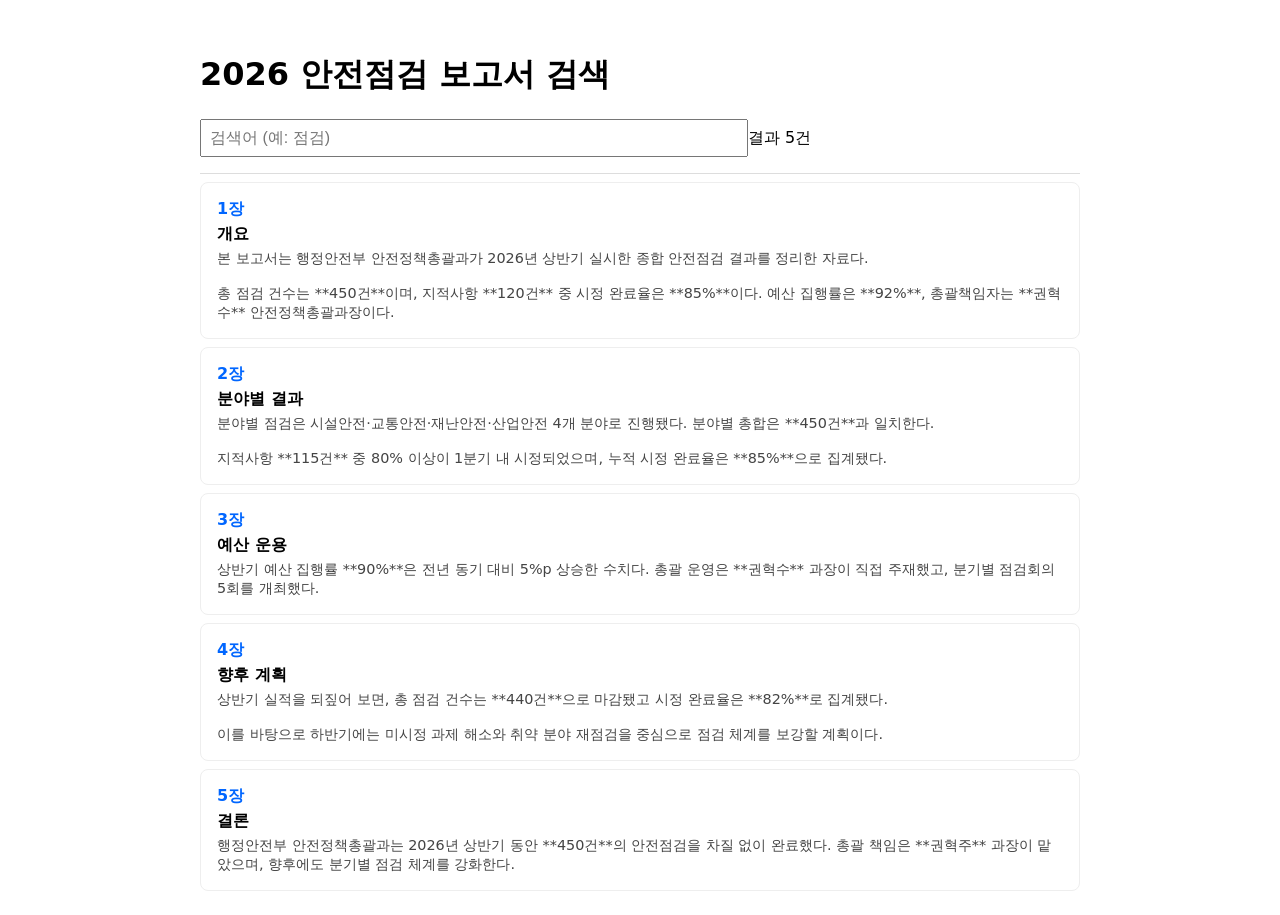
==== index.html @ 4e741813 "Add files via upload" ====
<!doctype html>
<html lang="ko">
<head><meta charset="utf-8"><title>안전점검 보고서 검색</title><link rel="stylesheet" href="style.css"></head>
<body>
  <header><h1>2026 안전점검 보고서 검색</h1><input id="q" type="text" placeholder="검색어 (예: 점검)"><span id="count"></span></header>
  <main id="list"></main>
  <script src="app.js"></script>
</body></html>
---- style.css ----
body{font-family:system-ui;margin:0;padding:1rem;max-width:880px;margin:auto}
header{position:sticky;top:0;background:#fff;padding:1rem 0;border-bottom:1px solid #ddd}
input{padding:.5rem;font-size:1rem;width:60%}
.card{border:1px solid #eee;padding:1rem;margin:.5rem 0;border-radius:8px}
.label{color:#06f;font-weight:600}
.title{font-weight:600;margin:.25rem 0}
.body{white-space:pre-wrap;color:#444;font-size:.9rem}
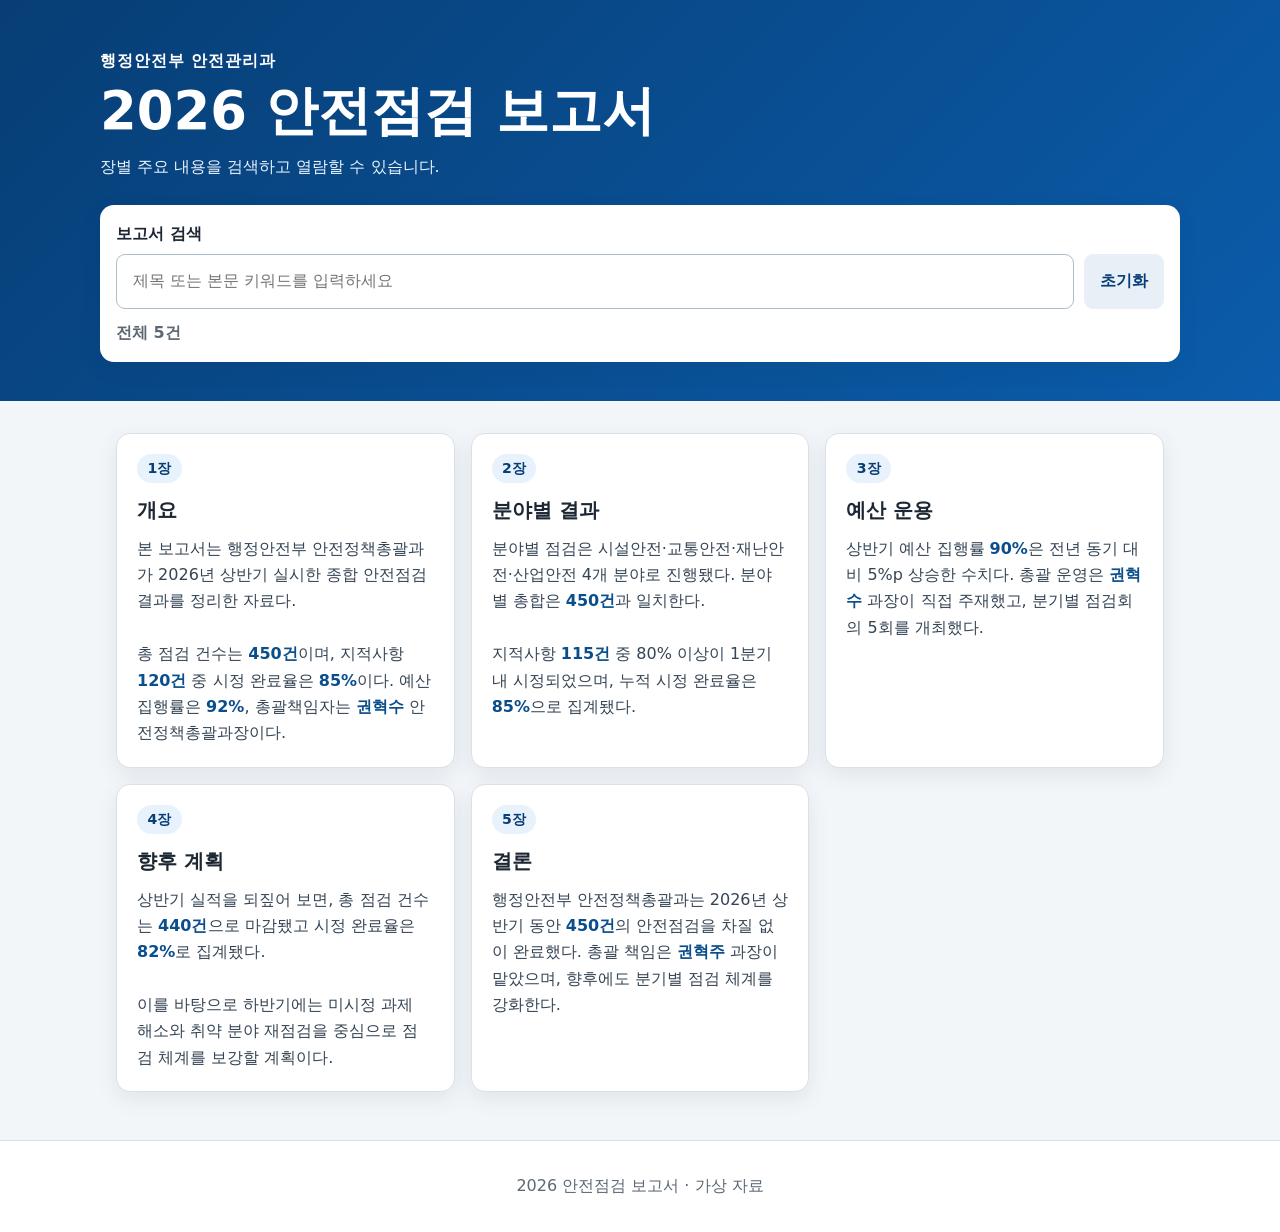
==== commit bc874f34: "Add files via upload" ====
--- a/index.html
+++ b/index.html
@@ -1,8 +1,37 @@
-<!doctype html>
-<html lang="ko">
-<head><meta charset="utf-8"><title>안전점검 보고서 검색</title><link rel="stylesheet" href="style.css"></head>
-<body>
-  <header><h1>2026 안전점검 보고서 검색</h1><input id="q" type="text" placeholder="검색어 (예: 점검)"><span id="count"></span></header>
-  <main id="list"></main>
-  <script src="app.js"></script>
-</body></html>
+<!doctype html>
+<html lang="ko">
+<head>
+  <meta charset="utf-8">
+  <meta name="viewport" content="width=device-width, initial-scale=1">
+  <meta name="description" content="2026 안전점검 보고서의 장별 내용을 검색하고 열람하는 페이지">
+  <title>2026 안전점검 보고서 검색</title>
+  <link rel="stylesheet" href="style.css">
+  <script src="app.js" defer></script>
+</head>
+<body>
+  <a class="skip-link" href="#chapter-list">본문 바로가기</a>
+  <header class="site-header">
+    <div class="header-inner">
+      <p class="eyebrow">행정안전부 안전관리과</p>
+      <h1>2026 안전점검 보고서</h1>
+      <p class="intro">장별 주요 내용을 검색하고 열람할 수 있습니다.</p>
+      <div class="search-panel" role="search">
+        <label for="search-input">보고서 검색</label>
+        <div class="search-row">
+          <input id="search-input" type="search" placeholder="제목 또는 본문 키워드를 입력하세요" autocomplete="off">
+          <button id="clear-button" type="button">초기화</button>
+        </div>
+        <p id="result-count" class="result-count" aria-live="polite">자료를 불러오는 중입니다.</p>
+      </div>
+    </div>
+  </header>
+  <main id="main-content" class="container">
+    <section aria-labelledby="chapters-heading">
+      <h2 id="chapters-heading" class="visually-hidden">보고서 장 목록</h2>
+      <div id="status-message" class="status-message" hidden></div>
+      <div id="chapter-list" class="card-grid" aria-busy="true"></div>
+    </section>
+  </main>
+  <footer><p>2026 안전점검 보고서 · 가상 자료</p></footer>
+</body>
+</html>
--- a/style.css
+++ b/style.css
@@ -1,7 +1,2 @@
-body{font-family:system-ui;margin:0;padding:1rem;max-width:880px;margin:auto}
-header{position:sticky;top:0;background:#fff;padding:1rem 0;border-bottom:1px solid #ddd}
-input{padding:.5rem;font-size:1rem;width:60%}
-.card{border:1px solid #eee;padding:1rem;margin:.5rem 0;border-radius:8px}
-.label{color:#06f;font-weight:600}
-.title{font-weight:600;margin:.25rem 0}
-.body{white-space:pre-wrap;color:#444;font-size:.9rem}
+:root{--primary:#0b5cab;--primary-dark:#073e75;--surface:#fff;--bg:#f3f6f9;--text:#1c2733;--muted:#5d6874;--border:#d9e1e8;--shadow:0 7px 22px rgba(24,52,79,.09)}
+*{box-sizing:border-box}html{scroll-behavior:smooth}body{margin:0;background:var(--bg);color:var(--text);font-family:system-ui,-apple-system,"Segoe UI","Noto Sans KR",sans-serif;line-height:1.65}.skip-link{position:absolute;left:-9999px;top:0}.skip-link:focus{left:1rem;top:1rem;z-index:100;background:#fff;padding:.65rem 1rem;border:2px solid var(--primary)}.site-header{background:linear-gradient(135deg,var(--primary-dark),var(--primary));color:#fff;padding:3rem 1rem 2.4rem}.header-inner,.container{width:min(1080px,100%);margin:auto}.eyebrow{margin:0 0 .4rem;font-weight:700;letter-spacing:.06em}.site-header h1{font-size:clamp(2rem,5vw,3.3rem);line-height:1.15;margin:0}.intro{margin:.8rem 0 1.5rem;color:#eaf4ff}.search-panel{background:#fff;color:var(--text);padding:1rem;border-radius:14px;box-shadow:var(--shadow)}.search-panel label{display:block;font-weight:700;margin-bottom:.45rem}.search-row{display:flex;gap:.65rem}.search-row input{min-width:0;flex:1;border:1px solid #aebdca;border-radius:9px;padding:.82rem 1rem;font:inherit}.search-row button{border:0;border-radius:9px;background:#e8eff6;color:var(--primary-dark);padding:.82rem 1rem;font:inherit;font-weight:700;cursor:pointer}.search-row button:hover{background:#dce9f4}.search-row input:focus,.search-row button:focus{outline:3px solid #f5c242;outline-offset:2px}.result-count{margin:.7rem 0 0;color:var(--muted);font-weight:700}.container{padding:2rem 1rem 3rem}.card-grid{display:grid;grid-template-columns:repeat(auto-fit,minmax(285px,1fr));gap:1rem}.chapter-card{background:var(--surface);border:1px solid var(--border);border-radius:14px;padding:1.25rem;box-shadow:var(--shadow)}.chapter-number{display:inline-flex;background:#e8f2fc;color:var(--primary-dark);border-radius:999px;padding:.2rem .65rem;font-size:.88rem;font-weight:800}.chapter-card h3{margin:.65rem 0 .55rem;font-size:1.25rem}.chapter-body{margin:0;color:#354454;white-space:pre-line}.chapter-body strong{color:#0b4e8c}.status-message{background:#fff;border:1px solid var(--border);border-radius:12px;padding:1.2rem;text-align:center;color:var(--muted)}footer{text-align:center;color:var(--muted);padding:1rem;border-top:1px solid var(--border);background:#fff}.visually-hidden{position:absolute;width:1px;height:1px;padding:0;margin:-1px;overflow:hidden;clip:rect(0,0,0,0);white-space:nowrap;border:0}@media(max-width:560px){.site-header{padding-top:2rem}.search-row{align-items:stretch;flex-direction:column}.search-row button{width:100%}.card-grid{grid-template-columns:1fr}}
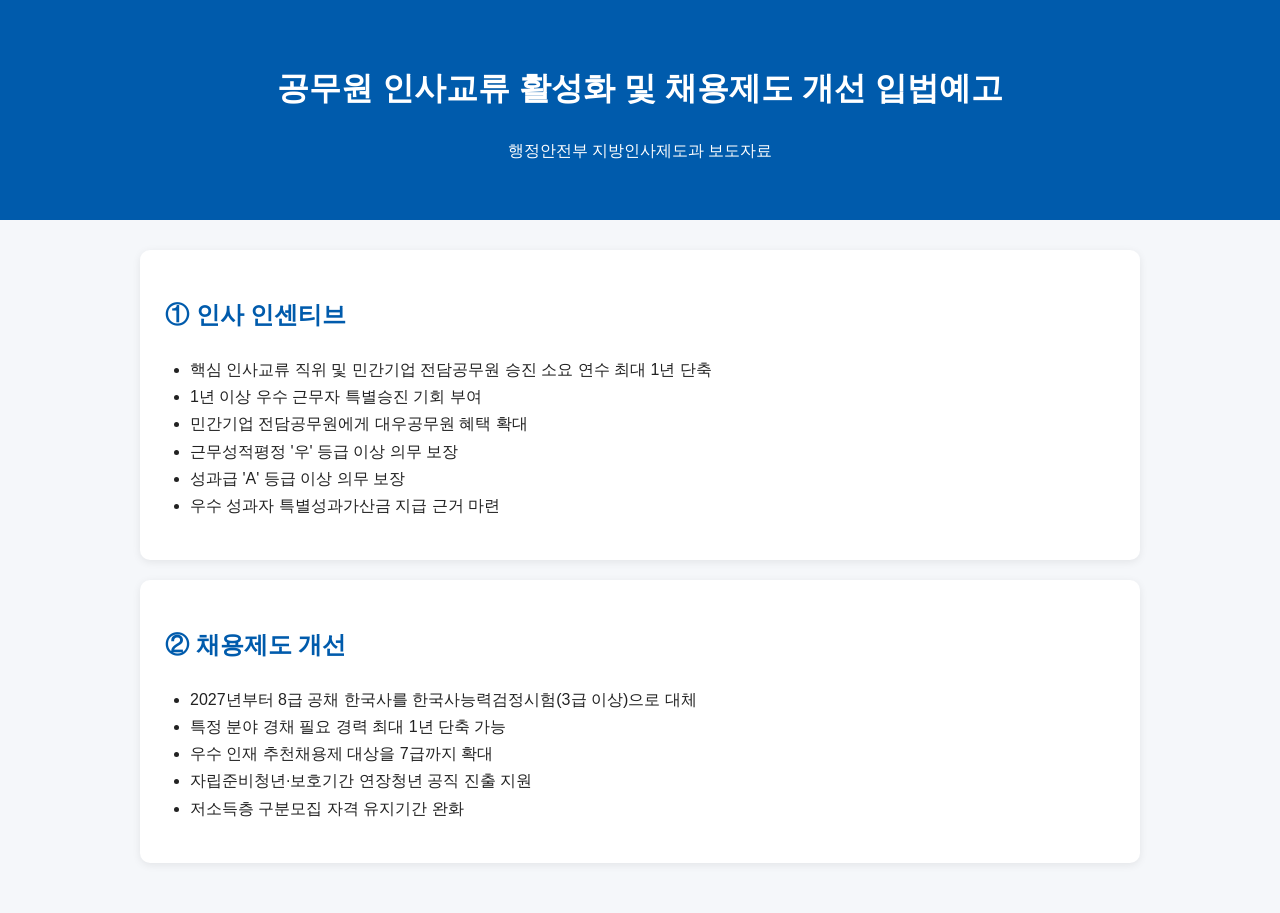
==== commit e527bf5d: "Add files via upload" ====
--- a/index.html
+++ b/index.html
@@ -1,37 +1,88 @@
-<!doctype html>
-<html lang="ko">
-<head>
-  <meta charset="utf-8">
-  <meta name="viewport" content="width=device-width, initial-scale=1">
-  <meta name="description" content="2026 안전점검 보고서의 장별 내용을 검색하고 열람하는 페이지">
-  <title>2026 안전점검 보고서 검색</title>
-  <link rel="stylesheet" href="style.css">
-  <script src="app.js" defer></script>
-</head>
-<body>
-  <a class="skip-link" href="#chapter-list">본문 바로가기</a>
-  <header class="site-header">
-    <div class="header-inner">
-      <p class="eyebrow">행정안전부 안전관리과</p>
-      <h1>2026 안전점검 보고서</h1>
-      <p class="intro">장별 주요 내용을 검색하고 열람할 수 있습니다.</p>
-      <div class="search-panel" role="search">
-        <label for="search-input">보고서 검색</label>
-        <div class="search-row">
-          <input id="search-input" type="search" placeholder="제목 또는 본문 키워드를 입력하세요" autocomplete="off">
-          <button id="clear-button" type="button">초기화</button>
-        </div>
-        <p id="result-count" class="result-count" aria-live="polite">자료를 불러오는 중입니다.</p>
-      </div>
-    </div>
-  </header>
-  <main id="main-content" class="container">
-    <section aria-labelledby="chapters-heading">
-      <h2 id="chapters-heading" class="visually-hidden">보고서 장 목록</h2>
-      <div id="status-message" class="status-message" hidden></div>
-      <div id="chapter-list" class="card-grid" aria-busy="true"></div>
-    </section>
-  </main>
-  <footer><p>2026 안전점검 보고서 · 가상 자료</p></footer>
-</body>
-</html>
+<!DOCTYPE html>
+<html lang="ko">
+<head>
+<meta charset="UTF-8">
+<meta name="viewport" content="width=device-width, initial-scale=1.0">
+<title>인사교류 및 채용제도 개선</title>
+
+<style>
+body{
+    font-family:"Noto Sans KR",sans-serif;
+    margin:0;
+    background:#f5f7fa;
+    color:#222;
+    line-height:1.7;
+}
+header{
+    background:#005bac;
+    color:white;
+    padding:40px 20px;
+    text-align:center;
+}
+main{
+    max-width:1000px;
+    margin:auto;
+    padding:30px 20px;
+}
+section{
+    background:white;
+    padding:25px;
+    margin-bottom:20px;
+    border-radius:10px;
+    box-shadow:0 2px 8px rgba(0,0,0,0.08);
+}
+h2{
+    color:#005bac;
+}
+ul{
+    padding-left:25px;
+}
+blockquote{
+    background:#eef6ff;
+    border-left:6px solid #005bac;
+    padding:20px;
+    font-size:1.05rem;
+    font-style:italic;
+}
+footer{
+    text-align:center;
+    padding:20px;
+    color:#666;
+}
+</style>
+</head>
+
+<body>
+
+<header>
+    <h1>공무원 인사교류 활성화 및 채용제도 개선 입법예고</h1>
+    <p>행정안전부 지방인사제도과 보도자료</p>
+</header>
+
+<main>
+
+<section>
+    <h2>① 인사 인센티브</h2>
+
+    <ul>
+        <li>핵심 인사교류 직위 및 민간기업 전담공무원 승진 소요 연수 최대 1년 단축</li>
+        <li>1년 이상 우수 근무자 특별승진 기회 부여</li>
+        <li>민간기업 전담공무원에게 대우공무원 혜택 확대</li>
+        <li>근무성적평정 '우' 등급 이상 의무 보장</li>
+        <li>성과급 'A' 등급 이상 의무 보장</li>
+        <li>우수 성과자 특별성과가산금 지급 근거 마련</li>
+    </ul>
+</section>
+
+<section>
+    <h2>② 채용제도 개선</h2>
+
+    <ul>
+        <li>2027년부터 8급 공채 한국사를 한국사능력검정시험(3급 이상)으로 대체</li>
+        <li>특정 분야 경채 필요 경력 최대 1년 단축 가능</li>
+        <li>우수 인재 추천채용제 대상을 7급까지 확대</li>
+        <li>자립준비청년·보호기간 연장청년 공직 진출 지원</li>
+        <li>저소득층 구분모집 자격 유지기간 완화</li>
+    </ul>
+</section>
+
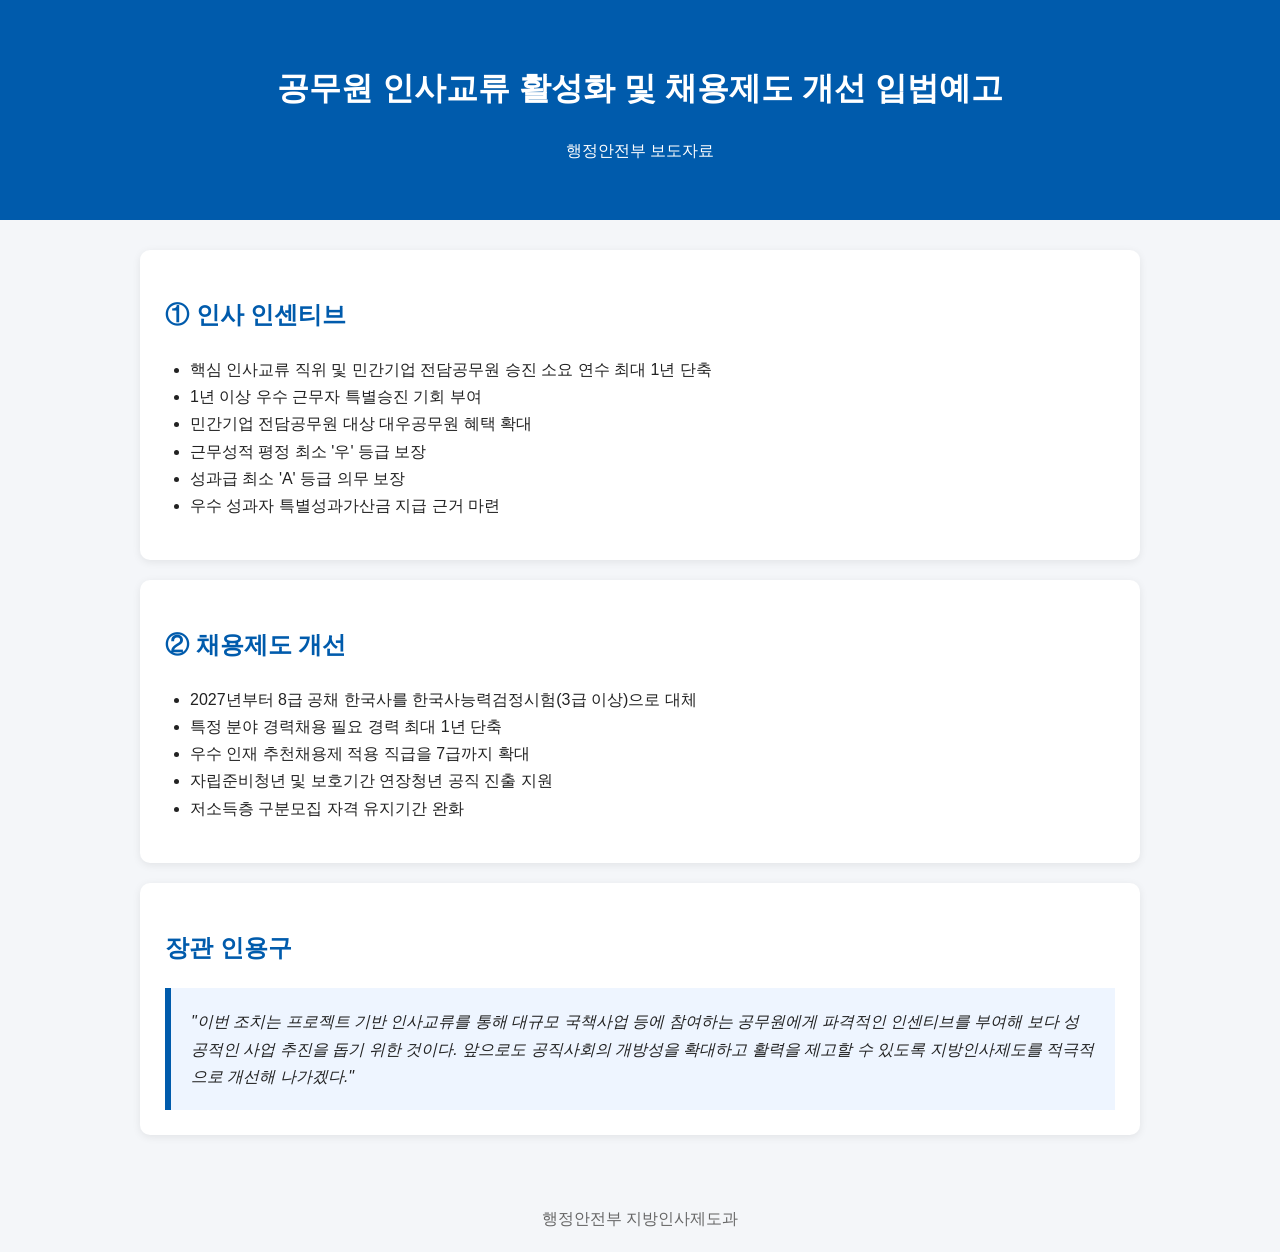
==== commit bc0ebca0: "Add files via upload" ====
--- a/index.html
+++ b/index.html
@@ -7,23 +7,26 @@
 
 <style>
 body{
-    font-family:"Noto Sans KR",sans-serif;
     margin:0;
-    background:#f5f7fa;
+    font-family:'Noto Sans KR',sans-serif;
+    background:#f4f6f9;
+    line-height:1.7;
     color:#222;
-    line-height:1.7;
 }
+
 header{
-    background:#005bac;
+    background:#005BAC;
     color:white;
     padding:40px 20px;
     text-align:center;
 }
+
 main{
     max-width:1000px;
     margin:auto;
     padding:30px 20px;
 }
+
 section{
     background:white;
     padding:25px;
@@ -31,19 +34,23 @@
     border-radius:10px;
     box-shadow:0 2px 8px rgba(0,0,0,0.08);
 }
+
 h2{
-    color:#005bac;
+    color:#005BAC;
 }
+
 ul{
     padding-left:25px;
 }
+
 blockquote{
-    background:#eef6ff;
-    border-left:6px solid #005bac;
+    background:#eef5ff;
+    border-left:6px solid #005BAC;
+    margin:0;
     padding:20px;
-    font-size:1.05rem;
     font-style:italic;
 }
+
 footer{
     text-align:center;
     padding:20px;
@@ -55,34 +62,53 @@
 <body>
 
 <header>
-    <h1>공무원 인사교류 활성화 및 채용제도 개선 입법예고</h1>
-    <p>행정안전부 지방인사제도과 보도자료</p>
+<h1>공무원 인사교류 활성화 및 채용제도 개선 입법예고</h1>
+<p>행정안전부 보도자료</p>
 </header>
 
 <main>
 
 <section>
-    <h2>① 인사 인센티브</h2>
+<h2>① 인사 인센티브</h2>
 
-    <ul>
-        <li>핵심 인사교류 직위 및 민간기업 전담공무원 승진 소요 연수 최대 1년 단축</li>
-        <li>1년 이상 우수 근무자 특별승진 기회 부여</li>
-        <li>민간기업 전담공무원에게 대우공무원 혜택 확대</li>
-        <li>근무성적평정 '우' 등급 이상 의무 보장</li>
-        <li>성과급 'A' 등급 이상 의무 보장</li>
-        <li>우수 성과자 특별성과가산금 지급 근거 마련</li>
-    </ul>
+<ul>
+<li>핵심 인사교류 직위 및 민간기업 전담공무원 승진 소요 연수 최대 1년 단축</li>
+<li>1년 이상 우수 근무자 특별승진 기회 부여</li>
+<li>민간기업 전담공무원 대상 대우공무원 혜택 확대</li>
+<li>근무성적 평정 최소 '우' 등급 보장</li>
+<li>성과급 최소 'A' 등급 의무 보장</li>
+<li>우수 성과자 특별성과가산금 지급 근거 마련</li>
+</ul>
+
 </section>
 
 <section>
-    <h2>② 채용제도 개선</h2>
+<h2>② 채용제도 개선</h2>
 
-    <ul>
-        <li>2027년부터 8급 공채 한국사를 한국사능력검정시험(3급 이상)으로 대체</li>
-        <li>특정 분야 경채 필요 경력 최대 1년 단축 가능</li>
-        <li>우수 인재 추천채용제 대상을 7급까지 확대</li>
-        <li>자립준비청년·보호기간 연장청년 공직 진출 지원</li>
-        <li>저소득층 구분모집 자격 유지기간 완화</li>
-    </ul>
+<ul>
+<li>2027년부터 8급 공채 한국사를 한국사능력검정시험(3급 이상)으로 대체</li>
+<li>특정 분야 경력채용 필요 경력 최대 1년 단축</li>
+<li>우수 인재 추천채용제 적용 직급을 7급까지 확대</li>
+<li>자립준비청년 및 보호기간 연장청년 공직 진출 지원</li>
+<li>저소득층 구분모집 자격 유지기간 완화</li>
+</ul>
+
 </section>
 
+<section>
+<h2>장관 인용구</h2>
+
+<blockquote>
+"이번 조치는 프로젝트 기반 인사교류를 통해 대규모 국책사업 등에 참여하는 공무원에게 파격적인 인센티브를 부여해 보다 성공적인 사업 추진을 돕기 위한 것이다. 앞으로도 공직사회의 개방성을 확대하고 활력을 제고할 수 있도록 지방인사제도를 적극적으로 개선해 나가겠다."
+</blockquote>
+
+</section>
+
+</main>
+
+<footer>
+행정안전부 지방인사제도과
+</footer>
+
+</body>
+</html>
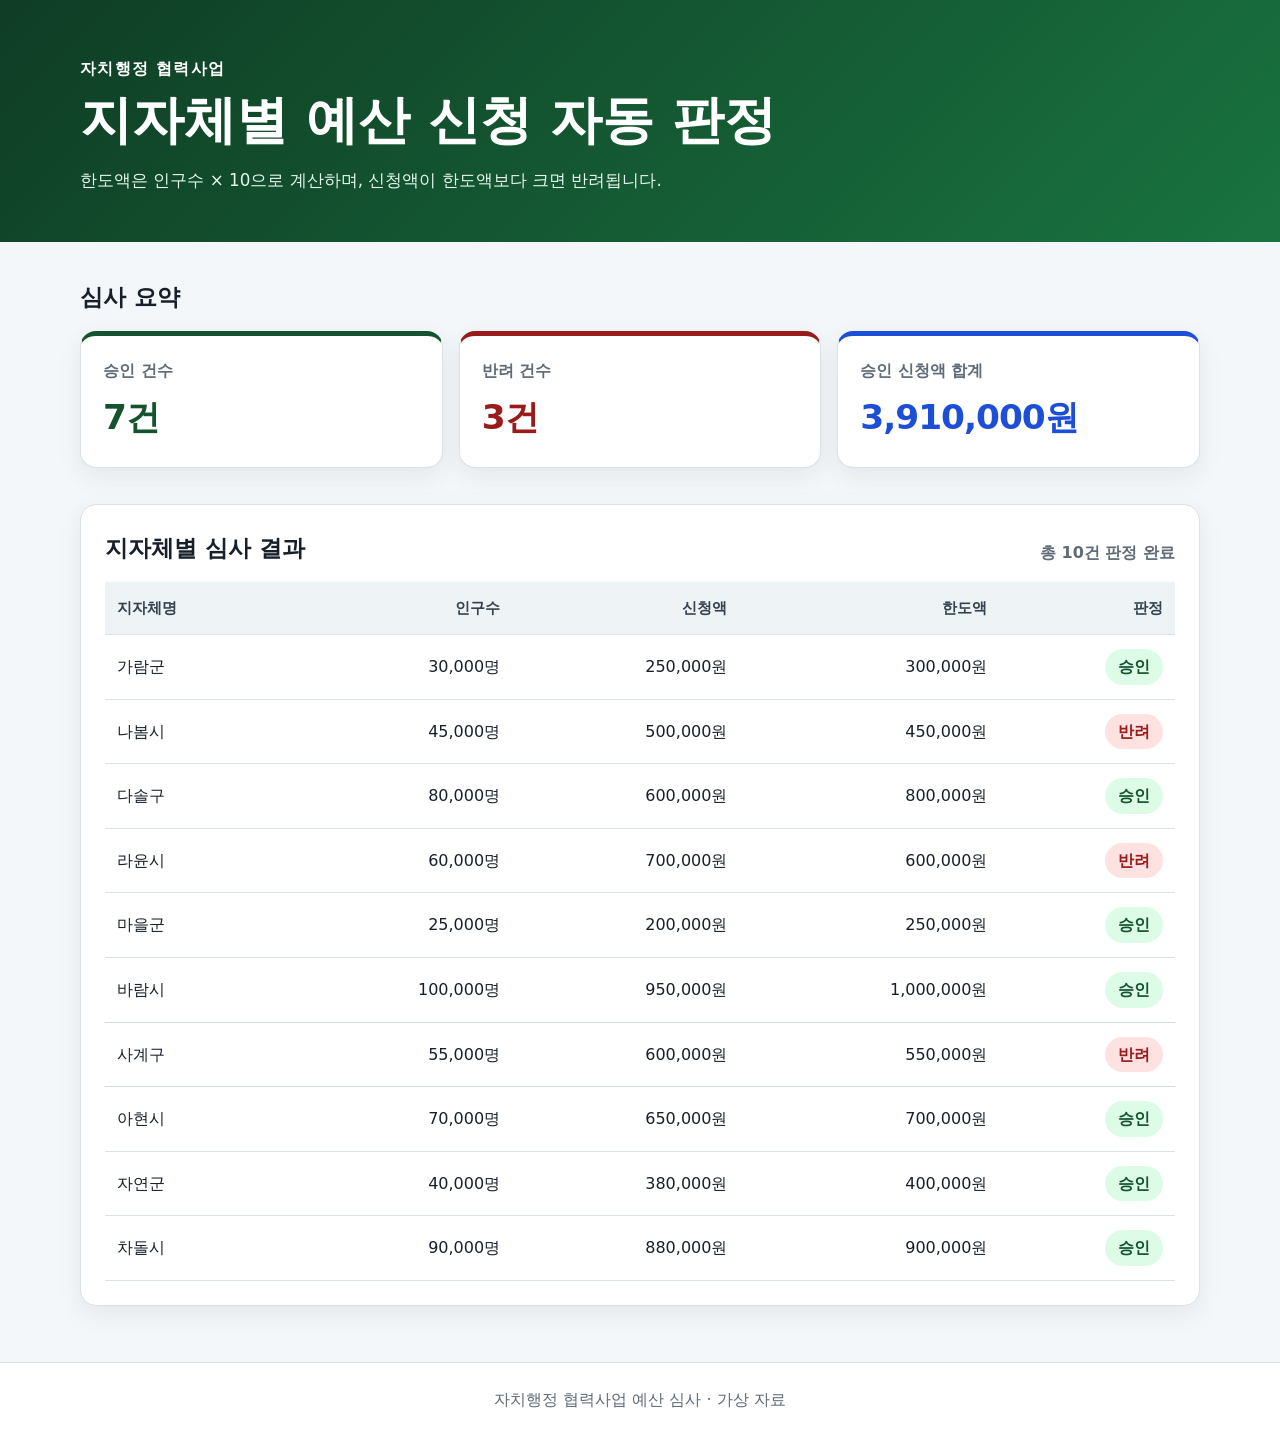
==== commit 099afa49: "Add files via upload" ====
--- a/index.html
+++ b/index.html
@@ -1,114 +1,70 @@
-<!DOCTYPE html>
-<html lang="ko">
-<head>
-<meta charset="UTF-8">
-<meta name="viewport" content="width=device-width, initial-scale=1.0">
-<title>인사교류 및 채용제도 개선</title>
-
-<style>
-body{
-    margin:0;
-    font-family:'Noto Sans KR',sans-serif;
-    background:#f4f6f9;
-    line-height:1.7;
-    color:#222;
-}
-
-header{
-    background:#005BAC;
-    color:white;
-    padding:40px 20px;
-    text-align:center;
-}
-
-main{
-    max-width:1000px;
-    margin:auto;
-    padding:30px 20px;
-}
-
-section{
-    background:white;
-    padding:25px;
-    margin-bottom:20px;
-    border-radius:10px;
-    box-shadow:0 2px 8px rgba(0,0,0,0.08);
-}
-
-h2{
-    color:#005BAC;
-}
-
-ul{
-    padding-left:25px;
-}
-
-blockquote{
-    background:#eef5ff;
-    border-left:6px solid #005BAC;
-    margin:0;
-    padding:20px;
-    font-style:italic;
-}
-
-footer{
-    text-align:center;
-    padding:20px;
-    color:#666;
-}
-</style>
-</head>
-
-<body>
-
-<header>
-<h1>공무원 인사교류 활성화 및 채용제도 개선 입법예고</h1>
-<p>행정안전부 보도자료</p>
-</header>
-
-<main>
-
-<section>
-<h2>① 인사 인센티브</h2>
-
-<ul>
-<li>핵심 인사교류 직위 및 민간기업 전담공무원 승진 소요 연수 최대 1년 단축</li>
-<li>1년 이상 우수 근무자 특별승진 기회 부여</li>
-<li>민간기업 전담공무원 대상 대우공무원 혜택 확대</li>
-<li>근무성적 평정 최소 '우' 등급 보장</li>
-<li>성과급 최소 'A' 등급 의무 보장</li>
-<li>우수 성과자 특별성과가산금 지급 근거 마련</li>
-</ul>
-
-</section>
-
-<section>
-<h2>② 채용제도 개선</h2>
-
-<ul>
-<li>2027년부터 8급 공채 한국사를 한국사능력검정시험(3급 이상)으로 대체</li>
-<li>특정 분야 경력채용 필요 경력 최대 1년 단축</li>
-<li>우수 인재 추천채용제 적용 직급을 7급까지 확대</li>
-<li>자립준비청년 및 보호기간 연장청년 공직 진출 지원</li>
-<li>저소득층 구분모집 자격 유지기간 완화</li>
-</ul>
-
-</section>
-
-<section>
-<h2>장관 인용구</h2>
-
-<blockquote>
-"이번 조치는 프로젝트 기반 인사교류를 통해 대규모 국책사업 등에 참여하는 공무원에게 파격적인 인센티브를 부여해 보다 성공적인 사업 추진을 돕기 위한 것이다. 앞으로도 공직사회의 개방성을 확대하고 활력을 제고할 수 있도록 지방인사제도를 적극적으로 개선해 나가겠다."
-</blockquote>
-
-</section>
-
-</main>
-
-<footer>
-행정안전부 지방인사제도과
-</footer>
-
-</body>
-</html>+<!doctype html>
+<html lang="ko">
+<head>
+  <meta charset="utf-8">
+  <meta name="viewport" content="width=device-width, initial-scale=1">
+  <meta name="description" content="지자체 협력사업 예산 신청의 승인 및 반려 여부를 자동 판정하는 페이지">
+  <title>지자체 협력사업 예산 자동 판정</title>
+  <link rel="stylesheet" href="style.css">
+  <script src="app.js" defer></script>
+</head>
+<body>
+  <a class="skip-link" href="#result-table">심사 결과 바로가기</a>
+
+  <header class="hero">
+    <div class="container">
+      <p class="eyebrow">자치행정 협력사업</p>
+      <h1>지자체별 예산 신청 자동 판정</h1>
+      <p class="description">한도액은 인구수 × 10으로 계산하며, 신청액이 한도액보다 크면 반려됩니다.</p>
+    </div>
+  </header>
+
+  <main class="container main-content">
+    <section aria-labelledby="summary-title">
+      <h2 id="summary-title">심사 요약</h2>
+      <div class="summary-grid">
+        <article class="summary-card approval-card">
+          <span class="summary-label">승인 건수</span>
+          <strong id="approved-count" class="summary-value">-</strong>
+        </article>
+        <article class="summary-card rejection-card">
+          <span class="summary-label">반려 건수</span>
+          <strong id="rejected-count" class="summary-value">-</strong>
+        </article>
+        <article class="summary-card amount-card">
+          <span class="summary-label">승인 신청액 합계</span>
+          <strong id="approved-total" class="summary-value">-</strong>
+        </article>
+      </div>
+    </section>
+
+    <section class="results-section" aria-labelledby="results-title">
+      <div class="section-heading">
+        <h2 id="results-title">지자체별 심사 결과</h2>
+        <p id="load-status" class="load-status" aria-live="polite">신청 목록을 불러오는 중입니다.</p>
+      </div>
+
+      <div class="table-wrap">
+        <table id="result-table">
+          <caption>지자체별 인구수, 신청액, 한도액 및 자동 판정 결과</caption>
+          <thead>
+            <tr>
+              <th scope="col">지자체명</th>
+              <th scope="col">인구수</th>
+              <th scope="col">신청액</th>
+              <th scope="col">한도액</th>
+              <th scope="col">판정</th>
+            </tr>
+          </thead>
+          <tbody id="result-body"></tbody>
+        </table>
+      </div>
+      <div id="error-message" class="error-message" role="alert" hidden></div>
+    </section>
+  </main>
+
+  <footer>
+    <div class="container">자치행정 협력사업 예산 심사 · 가상 자료</div>
+  </footer>
+</body>
+</html>
--- a/style.css
+++ b/style.css
@@ -0,0 +1,64 @@
+:root {
+  --primary: #14532d;
+  --primary-light: #dcfce7;
+  --danger: #991b1b;
+  --danger-light: #fee2e2;
+  --blue: #1d4ed8;
+  --blue-light: #dbeafe;
+  --text: #17202a;
+  --muted: #5f6b76;
+  --border: #d9e0e6;
+  --surface: #ffffff;
+  --background: #f4f7f9;
+  --shadow: 0 8px 24px rgba(27, 45, 62, 0.08);
+}
+
+* { box-sizing: border-box; }
+html { scroll-behavior: smooth; }
+body {
+  margin: 0;
+  background: var(--background);
+  color: var(--text);
+  font-family: system-ui, -apple-system, "Segoe UI", "Noto Sans KR", sans-serif;
+  line-height: 1.6;
+}
+.container { width: min(1120px, calc(100% - 32px)); margin: 0 auto; }
+.skip-link { position: absolute; left: -9999px; top: 0; }
+.skip-link:focus { left: 16px; top: 16px; z-index: 100; padding: 10px 14px; background: #fff; color: #000; border: 3px solid #facc15; }
+.hero { padding: 56px 0 48px; color: #fff; background: linear-gradient(135deg, #0f3d25, #197340); }
+.eyebrow { margin: 0 0 8px; font-weight: 800; letter-spacing: .08em; }
+h1 { margin: 0; font-size: clamp(2rem, 5vw, 3.25rem); line-height: 1.18; }
+.description { max-width: 720px; margin: 16px 0 0; color: #e7f7ed; font-size: 1.05rem; }
+.main-content { padding: 36px 0 56px; }
+h2 { margin: 0 0 16px; font-size: 1.45rem; }
+.summary-grid { display: grid; grid-template-columns: repeat(3, 1fr); gap: 16px; }
+.summary-card { padding: 22px; border: 1px solid var(--border); border-radius: 16px; background: var(--surface); box-shadow: var(--shadow); }
+.summary-label { display: block; color: var(--muted); font-weight: 700; }
+.summary-value { display: block; margin-top: 6px; font-size: clamp(1.55rem, 4vw, 2.15rem); letter-spacing: -.03em; }
+.approval-card { border-top: 5px solid var(--primary); }
+.approval-card .summary-value { color: var(--primary); }
+.rejection-card { border-top: 5px solid var(--danger); }
+.rejection-card .summary-value { color: var(--danger); }
+.amount-card { border-top: 5px solid var(--blue); }
+.amount-card .summary-value { color: var(--blue); }
+.results-section { margin-top: 36px; padding: 24px; border: 1px solid var(--border); border-radius: 16px; background: var(--surface); box-shadow: var(--shadow); }
+.section-heading { display: flex; align-items: flex-end; justify-content: space-between; gap: 16px; }
+.load-status { margin: 0 0 16px; color: var(--muted); font-weight: 700; }
+.table-wrap { overflow-x: auto; }
+table { width: 100%; min-width: 760px; border-collapse: collapse; }
+caption { position: absolute; width: 1px; height: 1px; overflow: hidden; clip: rect(0, 0, 0, 0); }
+th, td { padding: 14px 12px; border-bottom: 1px solid var(--border); text-align: right; white-space: nowrap; }
+th { background: #eef3f6; color: #34424f; font-size: .95rem; }
+th:first-child, td:first-child { text-align: left; }
+tbody tr:hover { background: #f8fafb; }
+.status { display: inline-block; min-width: 58px; padding: 5px 10px; border-radius: 999px; text-align: center; font-weight: 800; }
+.status-approved { color: var(--primary); background: var(--primary-light); }
+.status-rejected { color: var(--danger); background: var(--danger-light); }
+.error-message { margin-top: 16px; padding: 16px; border: 1px solid #fca5a5; border-radius: 10px; background: #fff1f2; color: #881337; }
+footer { padding: 24px 0; border-top: 1px solid var(--border); background: #fff; color: var(--muted); text-align: center; }
+@media (max-width: 760px) {
+  .hero { padding: 40px 0 36px; }
+  .summary-grid { grid-template-columns: 1fr; }
+  .section-heading { display: block; }
+  .results-section { padding: 18px; }
+}
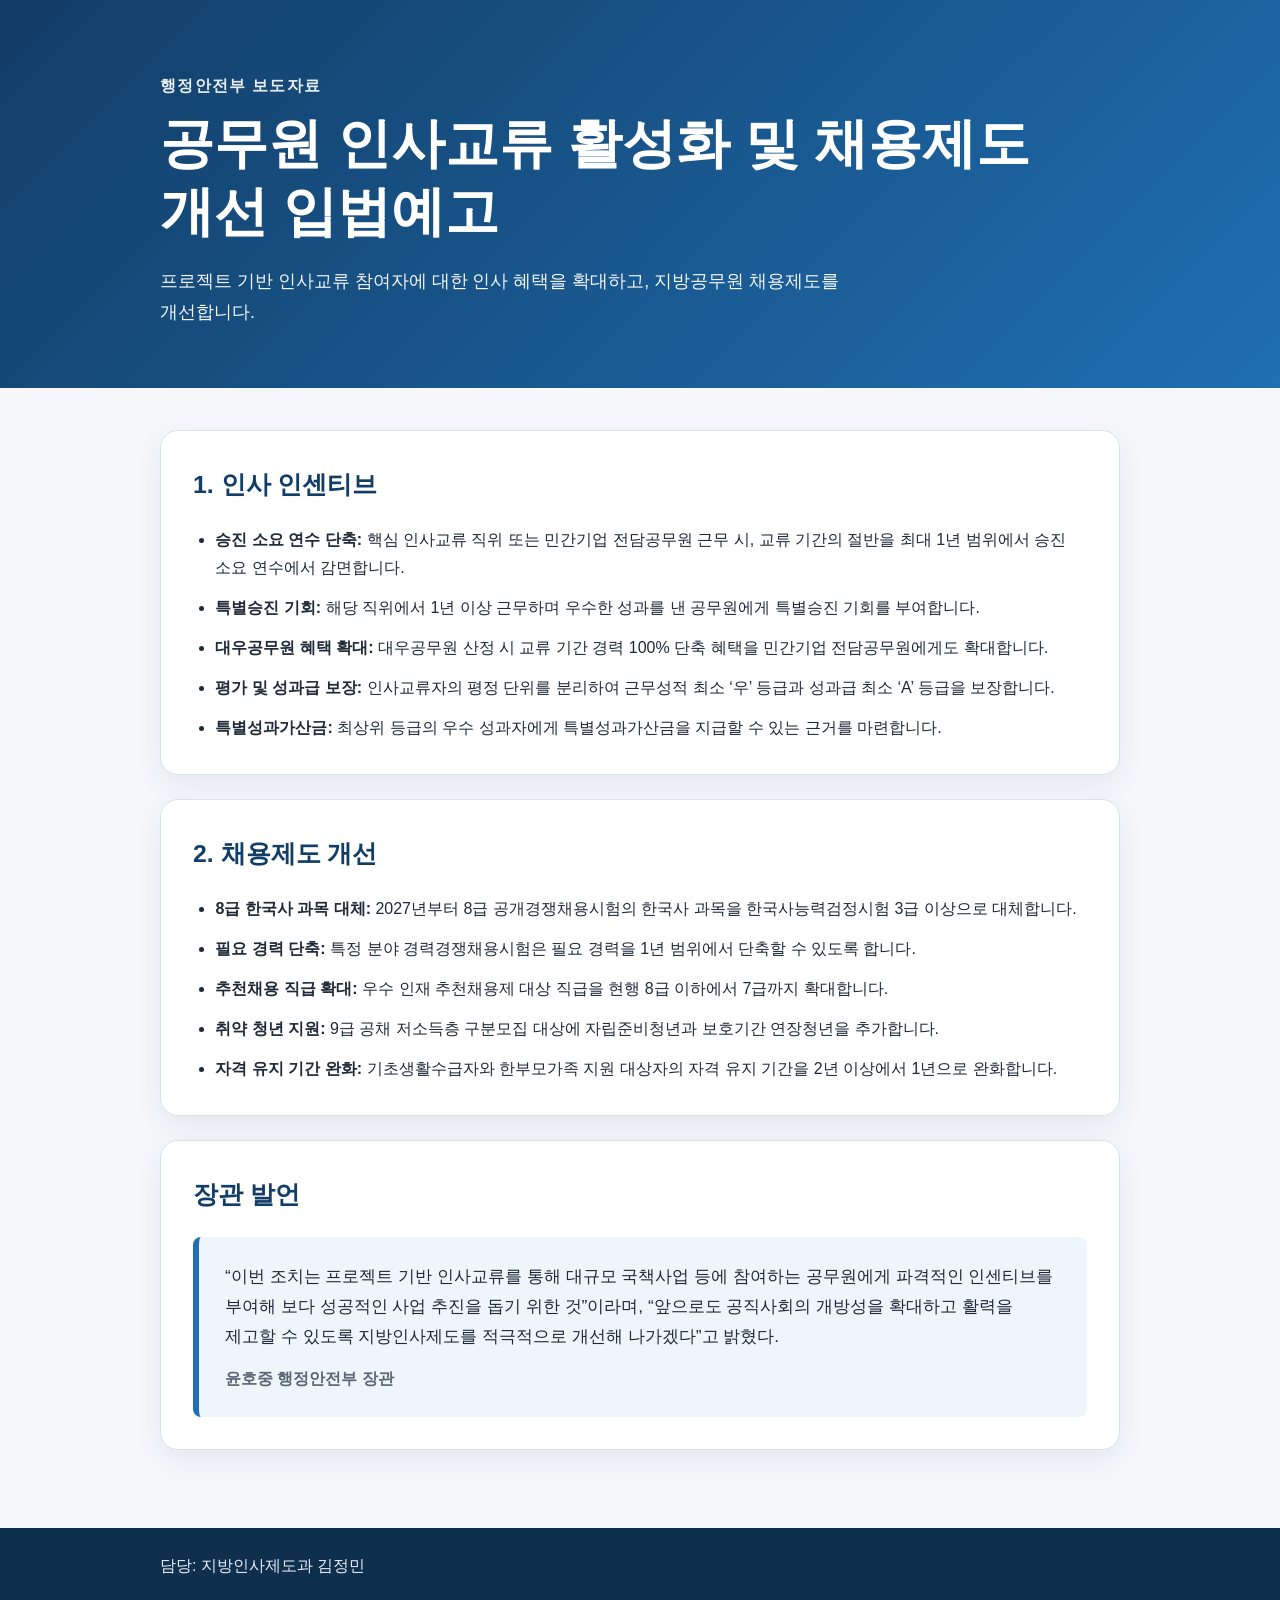
==== commit df87ee97: "Add files via upload" ====
--- a/index.html
+++ b/index.html
@@ -3,68 +3,46 @@
 <head>
   <meta charset="utf-8">
   <meta name="viewport" content="width=device-width, initial-scale=1">
-  <meta name="description" content="지자체 협력사업 예산 신청의 승인 및 반려 여부를 자동 판정하는 페이지">
-  <title>지자체 협력사업 예산 자동 판정</title>
+  <meta name="description" content="공무원 인사교류 활성화 및 채용제도 개선 입법예고 주요 내용">
+  <title>인사제도 및 채용제도 개선 보도자료</title>
   <link rel="stylesheet" href="style.css">
-  <script src="app.js" defer></script>
 </head>
 <body>
-  <a class="skip-link" href="#result-table">심사 결과 바로가기</a>
-
-  <header class="hero">
-    <div class="container">
-      <p class="eyebrow">자치행정 협력사업</p>
-      <h1>지자체별 예산 신청 자동 판정</h1>
-      <p class="description">한도액은 인구수 × 10으로 계산하며, 신청액이 한도액보다 크면 반려됩니다.</p>
-    </div>
-  </header>
-
-  <main class="container main-content">
-    <section aria-labelledby="summary-title">
-      <h2 id="summary-title">심사 요약</h2>
-      <div class="summary-grid">
-        <article class="summary-card approval-card">
-          <span class="summary-label">승인 건수</span>
-          <strong id="approved-count" class="summary-value">-</strong>
-        </article>
-        <article class="summary-card rejection-card">
-          <span class="summary-label">반려 건수</span>
-          <strong id="rejected-count" class="summary-value">-</strong>
-        </article>
-        <article class="summary-card amount-card">
-          <span class="summary-label">승인 신청액 합계</span>
-          <strong id="approved-total" class="summary-value">-</strong>
-        </article>
-      </div>
+  <a class="skip-link" href="#main-content">본문 바로가기</a>
+  <header class="hero"><div class="container">
+    <p class="eyebrow">행정안전부 보도자료</p>
+    <h1>공무원 인사교류 활성화 및 채용제도 개선 입법예고</h1>
+    <p class="lead">프로젝트 기반 인사교류 참여자에 대한 인사 혜택을 확대하고, 지방공무원 채용제도를 개선합니다.</p>
+  </div></header>
+  <main id="main-content" class="container">
+    <section class="content-card" aria-labelledby="incentive-title">
+      <h2 id="incentive-title">1. 인사 인센티브</h2>
+      <ul>
+        <li><strong>승진 소요 연수 단축:</strong> 핵심 인사교류 직위 또는 민간기업 전담공무원 근무 시, 교류 기간의 절반을 최대 1년 범위에서 승진 소요 연수에서 감면합니다.</li>
+        <li><strong>특별승진 기회:</strong> 해당 직위에서 1년 이상 근무하며 우수한 성과를 낸 공무원에게 특별승진 기회를 부여합니다.</li>
+        <li><strong>대우공무원 혜택 확대:</strong> 대우공무원 산정 시 교류 기간 경력 100% 단축 혜택을 민간기업 전담공무원에게도 확대합니다.</li>
+        <li><strong>평가 및 성과급 보장:</strong> 인사교류자의 평정 단위를 분리하여 근무성적 최소 ‘우’ 등급과 성과급 최소 ‘A’ 등급을 보장합니다.</li>
+        <li><strong>특별성과가산금:</strong> 최상위 등급의 우수 성과자에게 특별성과가산금을 지급할 수 있는 근거를 마련합니다.</li>
+      </ul>
     </section>
-
-    <section class="results-section" aria-labelledby="results-title">
-      <div class="section-heading">
-        <h2 id="results-title">지자체별 심사 결과</h2>
-        <p id="load-status" class="load-status" aria-live="polite">신청 목록을 불러오는 중입니다.</p>
-      </div>
-
-      <div class="table-wrap">
-        <table id="result-table">
-          <caption>지자체별 인구수, 신청액, 한도액 및 자동 판정 결과</caption>
-          <thead>
-            <tr>
-              <th scope="col">지자체명</th>
-              <th scope="col">인구수</th>
-              <th scope="col">신청액</th>
-              <th scope="col">한도액</th>
-              <th scope="col">판정</th>
-            </tr>
-          </thead>
-          <tbody id="result-body"></tbody>
-        </table>
-      </div>
-      <div id="error-message" class="error-message" role="alert" hidden></div>
+    <section class="content-card" aria-labelledby="recruit-title">
+      <h2 id="recruit-title">2. 채용제도 개선</h2>
+      <ul>
+        <li><strong>8급 한국사 과목 대체:</strong> 2027년부터 8급 공개경쟁채용시험의 한국사 과목을 한국사능력검정시험 3급 이상으로 대체합니다.</li>
+        <li><strong>필요 경력 단축:</strong> 특정 분야 경력경쟁채용시험은 필요 경력을 1년 범위에서 단축할 수 있도록 합니다.</li>
+        <li><strong>추천채용 직급 확대:</strong> 우수 인재 추천채용제 대상 직급을 현행 8급 이하에서 7급까지 확대합니다.</li>
+        <li><strong>취약 청년 지원:</strong> 9급 공채 저소득층 구분모집 대상에 자립준비청년과 보호기간 연장청년을 추가합니다.</li>
+        <li><strong>자격 유지 기간 완화:</strong> 기초생활수급자와 한부모가족 지원 대상자의 자격 유지 기간을 2년 이상에서 1년으로 완화합니다.</li>
+      </ul>
+    </section>
+    <section class="quote-section" aria-labelledby="quote-title">
+      <h2 id="quote-title">장관 발언</h2>
+      <blockquote>
+        <p>“이번 조치는 프로젝트 기반 인사교류를 통해 대규모 국책사업 등에 참여하는 공무원에게 파격적인 인센티브를 부여해 보다 성공적인 사업 추진을 돕기 위한 것”이라며, “앞으로도 공직사회의 개방성을 확대하고 활력을 제고할 수 있도록 지방인사제도를 적극적으로 개선해 나가겠다”고 밝혔다.</p>
+        <footer>윤호중 행정안전부 장관</footer>
+      </blockquote>
     </section>
   </main>
-
-  <footer>
-    <div class="container">자치행정 협력사업 예산 심사 · 가상 자료</div>
-  </footer>
+  <footer class="site-footer"><div class="container"><p>담당: 지방인사제도과 김정민</p></div></footer>
 </body>
-</html>
+</html>
--- a/style.css
+++ b/style.css
@@ -1,64 +1 @@
-:root {
-  --primary: #14532d;
-  --primary-light: #dcfce7;
-  --danger: #991b1b;
-  --danger-light: #fee2e2;
-  --blue: #1d4ed8;
-  --blue-light: #dbeafe;
-  --text: #17202a;
-  --muted: #5f6b76;
-  --border: #d9e0e6;
-  --surface: #ffffff;
-  --background: #f4f7f9;
-  --shadow: 0 8px 24px rgba(27, 45, 62, 0.08);
-}
-
-* { box-sizing: border-box; }
-html { scroll-behavior: smooth; }
-body {
-  margin: 0;
-  background: var(--background);
-  color: var(--text);
-  font-family: system-ui, -apple-system, "Segoe UI", "Noto Sans KR", sans-serif;
-  line-height: 1.6;
-}
-.container { width: min(1120px, calc(100% - 32px)); margin: 0 auto; }
-.skip-link { position: absolute; left: -9999px; top: 0; }
-.skip-link:focus { left: 16px; top: 16px; z-index: 100; padding: 10px 14px; background: #fff; color: #000; border: 3px solid #facc15; }
-.hero { padding: 56px 0 48px; color: #fff; background: linear-gradient(135deg, #0f3d25, #197340); }
-.eyebrow { margin: 0 0 8px; font-weight: 800; letter-spacing: .08em; }
-h1 { margin: 0; font-size: clamp(2rem, 5vw, 3.25rem); line-height: 1.18; }
-.description { max-width: 720px; margin: 16px 0 0; color: #e7f7ed; font-size: 1.05rem; }
-.main-content { padding: 36px 0 56px; }
-h2 { margin: 0 0 16px; font-size: 1.45rem; }
-.summary-grid { display: grid; grid-template-columns: repeat(3, 1fr); gap: 16px; }
-.summary-card { padding: 22px; border: 1px solid var(--border); border-radius: 16px; background: var(--surface); box-shadow: var(--shadow); }
-.summary-label { display: block; color: var(--muted); font-weight: 700; }
-.summary-value { display: block; margin-top: 6px; font-size: clamp(1.55rem, 4vw, 2.15rem); letter-spacing: -.03em; }
-.approval-card { border-top: 5px solid var(--primary); }
-.approval-card .summary-value { color: var(--primary); }
-.rejection-card { border-top: 5px solid var(--danger); }
-.rejection-card .summary-value { color: var(--danger); }
-.amount-card { border-top: 5px solid var(--blue); }
-.amount-card .summary-value { color: var(--blue); }
-.results-section { margin-top: 36px; padding: 24px; border: 1px solid var(--border); border-radius: 16px; background: var(--surface); box-shadow: var(--shadow); }
-.section-heading { display: flex; align-items: flex-end; justify-content: space-between; gap: 16px; }
-.load-status { margin: 0 0 16px; color: var(--muted); font-weight: 700; }
-.table-wrap { overflow-x: auto; }
-table { width: 100%; min-width: 760px; border-collapse: collapse; }
-caption { position: absolute; width: 1px; height: 1px; overflow: hidden; clip: rect(0, 0, 0, 0); }
-th, td { padding: 14px 12px; border-bottom: 1px solid var(--border); text-align: right; white-space: nowrap; }
-th { background: #eef3f6; color: #34424f; font-size: .95rem; }
-th:first-child, td:first-child { text-align: left; }
-tbody tr:hover { background: #f8fafb; }
-.status { display: inline-block; min-width: 58px; padding: 5px 10px; border-radius: 999px; text-align: center; font-weight: 800; }
-.status-approved { color: var(--primary); background: var(--primary-light); }
-.status-rejected { color: var(--danger); background: var(--danger-light); }
-.error-message { margin-top: 16px; padding: 16px; border: 1px solid #fca5a5; border-radius: 10px; background: #fff1f2; color: #881337; }
-footer { padding: 24px 0; border-top: 1px solid var(--border); background: #fff; color: var(--muted); text-align: center; }
-@media (max-width: 760px) {
-  .hero { padding: 40px 0 36px; }
-  .summary-grid { grid-template-columns: 1fr; }
-  .section-heading { display: block; }
-  .results-section { padding: 18px; }
-}
+:root{--navy:#123d66;--blue:#1f6fb2;--pale:#eef6fc;--text:#1f2937;--muted:#5b6675;--line:#d8e2ec;--white:#fff}*{box-sizing:border-box}html{scroll-behavior:smooth}body{margin:0;color:var(--text);background:#f5f7fa;font-family:"Noto Sans KR","Malgun Gothic",Arial,sans-serif;line-height:1.75;word-break:keep-all}.container{width:min(960px,calc(100% - 40px));margin:0 auto}.skip-link{position:absolute;left:-9999px;top:0}.skip-link:focus{left:16px;top:16px;z-index:10;padding:10px 14px;background:#fff;color:#000}.hero{padding:72px 0 60px;color:var(--white);background:linear-gradient(135deg,var(--navy),var(--blue))}.eyebrow{margin:0 0 10px;font-weight:700;letter-spacing:.08em;opacity:.9}h1{margin:0;font-size:clamp(2rem,5vw,3.4rem);line-height:1.25}.lead{max-width:760px;margin:20px 0 0;font-size:1.1rem;opacity:.95}main{padding:42px 0 54px}.content-card,.quote-section{margin-bottom:24px;padding:32px;border:1px solid var(--line);border-radius:18px;background:var(--white);box-shadow:0 10px 28px rgba(18,61,102,.08)}h2{margin:0 0 20px;color:var(--navy);font-size:1.55rem}ul{margin:0;padding-left:1.4rem}li+li{margin-top:12px}blockquote{margin:0;padding:24px 26px;border-left:6px solid var(--blue);border-radius:8px;background:var(--pale)}blockquote p{margin:0;font-size:1.08rem}blockquote footer{margin-top:14px;color:var(--muted);font-weight:700}.site-footer{padding:24px 0;color:#e8eff6;background:#0e2f4d}.site-footer p{margin:0}@media(max-width:640px){.container{width:min(100% - 28px,960px)}.hero{padding:52px 0 44px}.content-card,.quote-section{padding:24px 20px;border-radius:14px}}
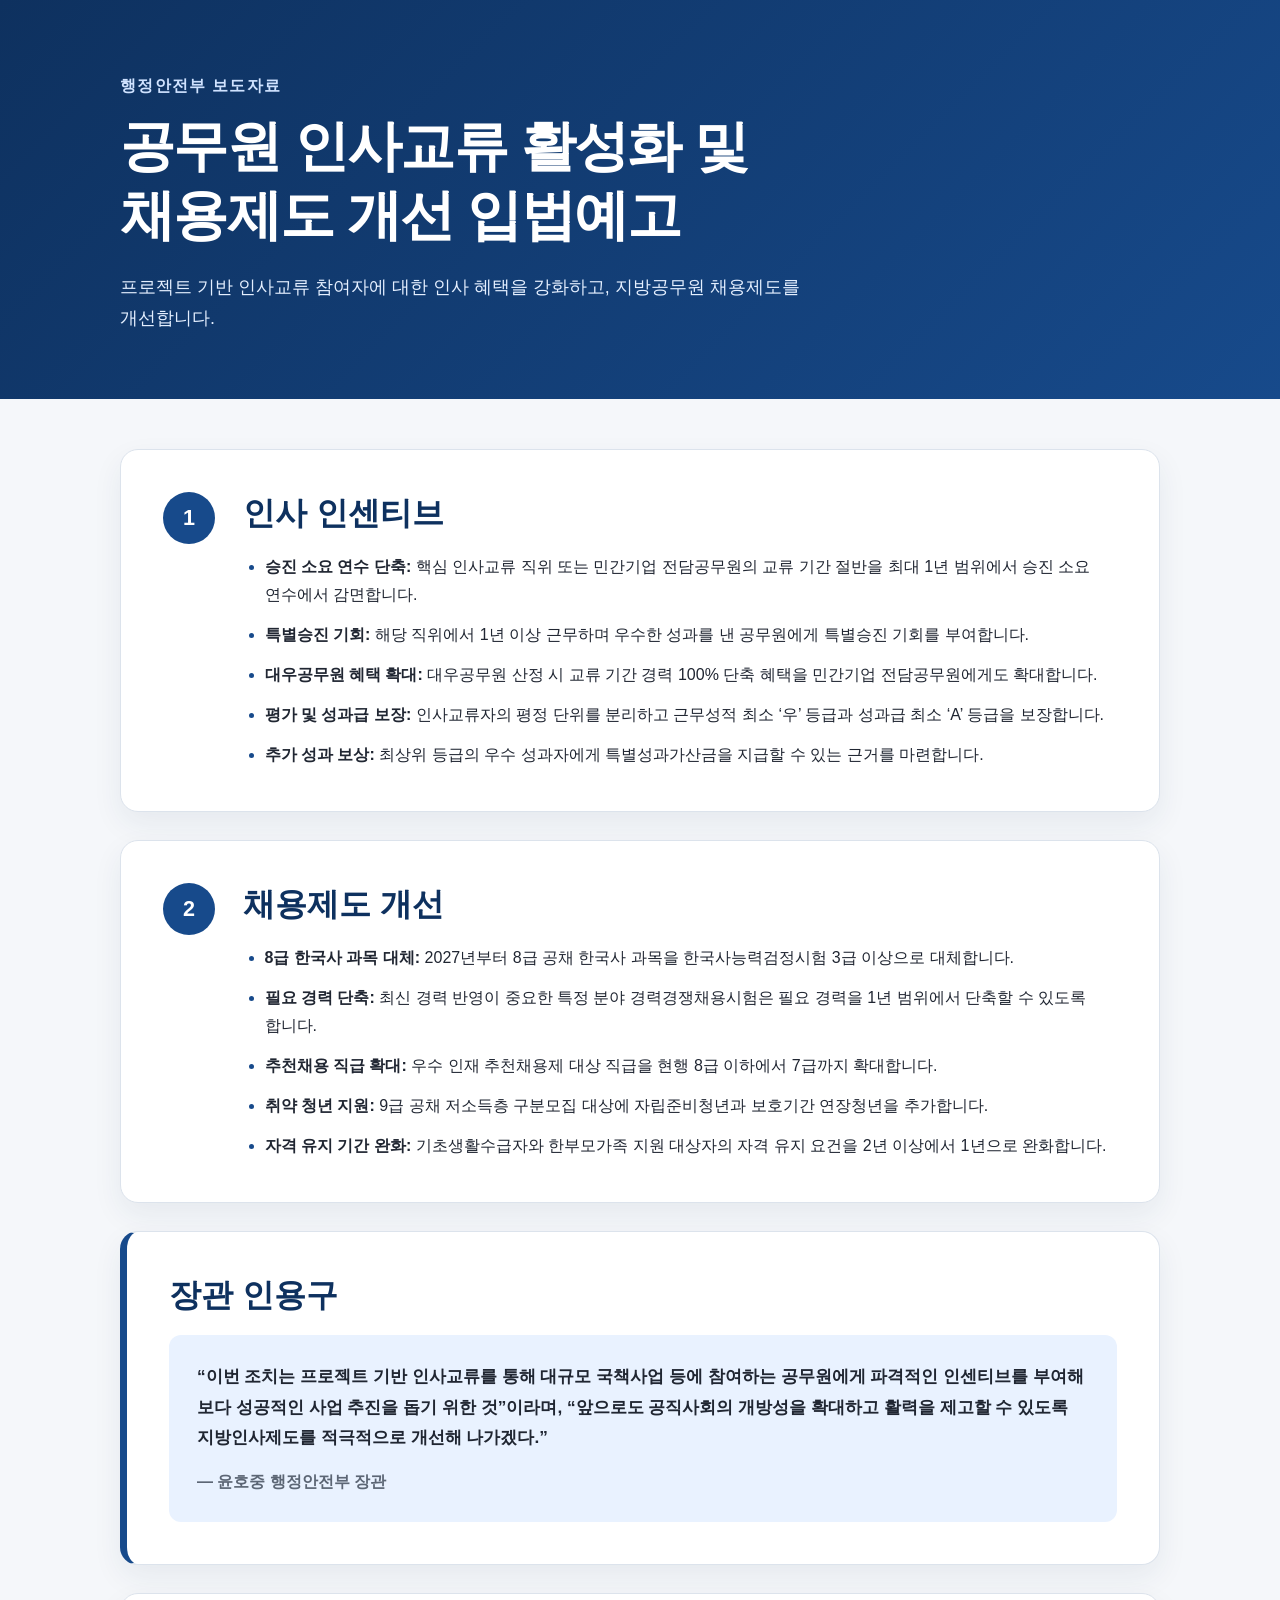
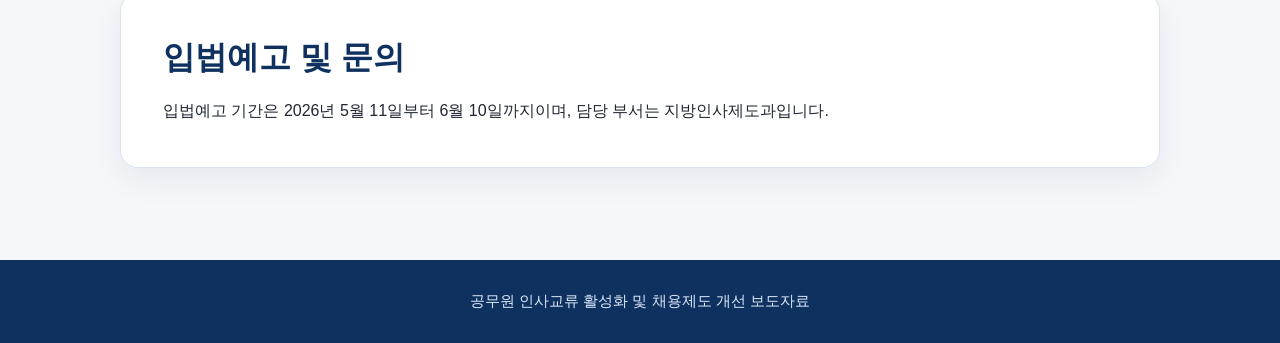
==== commit 80e17602: "Add files via upload" ====
--- a/index.html
+++ b/index.html
@@ -1,48 +1,68 @@
-<!doctype html>
+<!DOCTYPE html>
 <html lang="ko">
 <head>
-  <meta charset="utf-8">
-  <meta name="viewport" content="width=device-width, initial-scale=1">
-  <meta name="description" content="공무원 인사교류 활성화 및 채용제도 개선 입법예고 주요 내용">
-  <title>인사제도 및 채용제도 개선 보도자료</title>
+  <meta charset="UTF-8">
+  <meta name="viewport" content="width=device-width, initial-scale=1.0">
+  <meta name="description" content="공무원 인사교류 활성화 및 채용제도 개선 보도자료">
+  <title>인사교류 및 채용제도 개선 보도자료</title>
   <link rel="stylesheet" href="style.css">
 </head>
 <body>
   <a class="skip-link" href="#main-content">본문 바로가기</a>
-  <header class="hero"><div class="container">
-    <p class="eyebrow">행정안전부 보도자료</p>
-    <h1>공무원 인사교류 활성화 및 채용제도 개선 입법예고</h1>
-    <p class="lead">프로젝트 기반 인사교류 참여자에 대한 인사 혜택을 확대하고, 지방공무원 채용제도를 개선합니다.</p>
-  </div></header>
+
+  <header class="hero">
+    <div class="container">
+      <p class="eyebrow">행정안전부 보도자료</p>
+      <h1>공무원 인사교류 활성화 및 채용제도 개선 입법예고</h1>
+      <p class="lead">프로젝트 기반 인사교류 참여자에 대한 인사 혜택을 강화하고, 지방공무원 채용제도를 개선합니다.</p>
+    </div>
+  </header>
+
   <main id="main-content" class="container">
-    <section class="content-card" aria-labelledby="incentive-title">
-      <h2 id="incentive-title">1. 인사 인센티브</h2>
-      <ul>
-        <li><strong>승진 소요 연수 단축:</strong> 핵심 인사교류 직위 또는 민간기업 전담공무원 근무 시, 교류 기간의 절반을 최대 1년 범위에서 승진 소요 연수에서 감면합니다.</li>
-        <li><strong>특별승진 기회:</strong> 해당 직위에서 1년 이상 근무하며 우수한 성과를 낸 공무원에게 특별승진 기회를 부여합니다.</li>
-        <li><strong>대우공무원 혜택 확대:</strong> 대우공무원 산정 시 교류 기간 경력 100% 단축 혜택을 민간기업 전담공무원에게도 확대합니다.</li>
-        <li><strong>평가 및 성과급 보장:</strong> 인사교류자의 평정 단위를 분리하여 근무성적 최소 ‘우’ 등급과 성과급 최소 ‘A’ 등급을 보장합니다.</li>
-        <li><strong>특별성과가산금:</strong> 최상위 등급의 우수 성과자에게 특별성과가산금을 지급할 수 있는 근거를 마련합니다.</li>
-      </ul>
+    <section class="content-section" aria-labelledby="personnel-title">
+      <div class="section-number" aria-hidden="true">1</div>
+      <div>
+        <h2 id="personnel-title">인사 인센티브</h2>
+        <ul>
+          <li><strong>승진 소요 연수 단축:</strong> 핵심 인사교류 직위 또는 민간기업 전담공무원의 교류 기간 절반을 최대 1년 범위에서 승진 소요 연수에서 감면합니다.</li>
+          <li><strong>특별승진 기회:</strong> 해당 직위에서 1년 이상 근무하며 우수한 성과를 낸 공무원에게 특별승진 기회를 부여합니다.</li>
+          <li><strong>대우공무원 혜택 확대:</strong> 대우공무원 산정 시 교류 기간 경력 100% 단축 혜택을 민간기업 전담공무원에게도 확대합니다.</li>
+          <li><strong>평가 및 성과급 보장:</strong> 인사교류자의 평정 단위를 분리하고 근무성적 최소 ‘우’ 등급과 성과급 최소 ‘A’ 등급을 보장합니다.</li>
+          <li><strong>추가 성과 보상:</strong> 최상위 등급의 우수 성과자에게 특별성과가산금을 지급할 수 있는 근거를 마련합니다.</li>
+        </ul>
+      </div>
     </section>
-    <section class="content-card" aria-labelledby="recruit-title">
-      <h2 id="recruit-title">2. 채용제도 개선</h2>
-      <ul>
-        <li><strong>8급 한국사 과목 대체:</strong> 2027년부터 8급 공개경쟁채용시험의 한국사 과목을 한국사능력검정시험 3급 이상으로 대체합니다.</li>
-        <li><strong>필요 경력 단축:</strong> 특정 분야 경력경쟁채용시험은 필요 경력을 1년 범위에서 단축할 수 있도록 합니다.</li>
-        <li><strong>추천채용 직급 확대:</strong> 우수 인재 추천채용제 대상 직급을 현행 8급 이하에서 7급까지 확대합니다.</li>
-        <li><strong>취약 청년 지원:</strong> 9급 공채 저소득층 구분모집 대상에 자립준비청년과 보호기간 연장청년을 추가합니다.</li>
-        <li><strong>자격 유지 기간 완화:</strong> 기초생활수급자와 한부모가족 지원 대상자의 자격 유지 기간을 2년 이상에서 1년으로 완화합니다.</li>
-      </ul>
+
+    <section class="content-section" aria-labelledby="recruitment-title">
+      <div class="section-number" aria-hidden="true">2</div>
+      <div>
+        <h2 id="recruitment-title">채용제도 개선</h2>
+        <ul>
+          <li><strong>8급 한국사 과목 대체:</strong> 2027년부터 8급 공채 한국사 과목을 한국사능력검정시험 3급 이상으로 대체합니다.</li>
+          <li><strong>필요 경력 단축:</strong> 최신 경력 반영이 중요한 특정 분야 경력경쟁채용시험은 필요 경력을 1년 범위에서 단축할 수 있도록 합니다.</li>
+          <li><strong>추천채용 직급 확대:</strong> 우수 인재 추천채용제 대상 직급을 현행 8급 이하에서 7급까지 확대합니다.</li>
+          <li><strong>취약 청년 지원:</strong> 9급 공채 저소득층 구분모집 대상에 자립준비청년과 보호기간 연장청년을 추가합니다.</li>
+          <li><strong>자격 유지 기간 완화:</strong> 기초생활수급자와 한부모가족 지원 대상자의 자격 유지 요건을 2년 이상에서 1년으로 완화합니다.</li>
+        </ul>
+      </div>
     </section>
-    <section class="quote-section" aria-labelledby="quote-title">
-      <h2 id="quote-title">장관 발언</h2>
+
+    <section class="quote-section" aria-labelledby="minister-quote-title">
+      <h2 id="minister-quote-title">장관 인용구</h2>
       <blockquote>
-        <p>“이번 조치는 프로젝트 기반 인사교류를 통해 대규모 국책사업 등에 참여하는 공무원에게 파격적인 인센티브를 부여해 보다 성공적인 사업 추진을 돕기 위한 것”이라며, “앞으로도 공직사회의 개방성을 확대하고 활력을 제고할 수 있도록 지방인사제도를 적극적으로 개선해 나가겠다”고 밝혔다.</p>
+        <p>“이번 조치는 프로젝트 기반 인사교류를 통해 대규모 국책사업 등에 참여하는 공무원에게 파격적인 인센티브를 부여해 보다 성공적인 사업 추진을 돕기 위한 것”이라며, “앞으로도 공직사회의 개방성을 확대하고 활력을 제고할 수 있도록 지방인사제도를 적극적으로 개선해 나가겠다.”</p>
         <footer>윤호중 행정안전부 장관</footer>
       </blockquote>
     </section>
+
+    <section class="notice" aria-labelledby="schedule-title">
+      <h2 id="schedule-title">입법예고 및 문의</h2>
+      <p>입법예고 기간은 2026년 5월 11일부터 6월 10일까지이며, 담당 부서는 지방인사제도과입니다.</p>
+    </section>
   </main>
-  <footer class="site-footer"><div class="container"><p>담당: 지방인사제도과 김정민</p></div></footer>
+
+  <footer class="site-footer">
+    <div class="container">공무원 인사교류 활성화 및 채용제도 개선 보도자료</div>
+  </footer>
 </body>
-</html>+</html>
--- a/style.css
+++ b/style.css
@@ -1 +1,67 @@
-:root{--navy:#123d66;--blue:#1f6fb2;--pale:#eef6fc;--text:#1f2937;--muted:#5b6675;--line:#d8e2ec;--white:#fff}*{box-sizing:border-box}html{scroll-behavior:smooth}body{margin:0;color:var(--text);background:#f5f7fa;font-family:"Noto Sans KR","Malgun Gothic",Arial,sans-serif;line-height:1.75;word-break:keep-all}.container{width:min(960px,calc(100% - 40px));margin:0 auto}.skip-link{position:absolute;left:-9999px;top:0}.skip-link:focus{left:16px;top:16px;z-index:10;padding:10px 14px;background:#fff;color:#000}.hero{padding:72px 0 60px;color:var(--white);background:linear-gradient(135deg,var(--navy),var(--blue))}.eyebrow{margin:0 0 10px;font-weight:700;letter-spacing:.08em;opacity:.9}h1{margin:0;font-size:clamp(2rem,5vw,3.4rem);line-height:1.25}.lead{max-width:760px;margin:20px 0 0;font-size:1.1rem;opacity:.95}main{padding:42px 0 54px}.content-card,.quote-section{margin-bottom:24px;padding:32px;border:1px solid var(--line);border-radius:18px;background:var(--white);box-shadow:0 10px 28px rgba(18,61,102,.08)}h2{margin:0 0 20px;color:var(--navy);font-size:1.55rem}ul{margin:0;padding-left:1.4rem}li+li{margin-top:12px}blockquote{margin:0;padding:24px 26px;border-left:6px solid var(--blue);border-radius:8px;background:var(--pale)}blockquote p{margin:0;font-size:1.08rem}blockquote footer{margin-top:14px;color:var(--muted);font-weight:700}.site-footer{padding:24px 0;color:#e8eff6;background:#0e2f4d}.site-footer p{margin:0}@media(max-width:640px){.container{width:min(100% - 28px,960px)}.hero{padding:52px 0 44px}.content-card,.quote-section{padding:24px 20px;border-radius:14px}}+:root {
+  --primary: #174a8b;
+  --primary-dark: #0e315f;
+  --accent: #e9f2ff;
+  --text: #202632;
+  --muted: #5c6675;
+  --line: #dce3ec;
+  --white: #ffffff;
+  --max-width: 1040px;
+}
+
+* { box-sizing: border-box; }
+html { scroll-behavior: smooth; }
+body {
+  margin: 0;
+  color: var(--text);
+  font-family: "Pretendard", "Noto Sans KR", "Apple SD Gothic Neo", "Malgun Gothic", sans-serif;
+  line-height: 1.75;
+  background: #f5f7fa;
+  word-break: keep-all;
+}
+
+.container { width: min(calc(100% - 36px), var(--max-width)); margin: 0 auto; }
+.skip-link { position: absolute; left: -9999px; top: 0; padding: 12px 16px; background: #000; color: #fff; z-index: 100; }
+.skip-link:focus { left: 12px; top: 12px; }
+
+.hero {
+  padding: 72px 0 64px;
+  color: var(--white);
+  background: linear-gradient(135deg, var(--primary-dark), var(--primary));
+}
+.eyebrow { margin: 0 0 12px; font-weight: 700; letter-spacing: .08em; color: #cfe2ff; }
+h1 { max-width: 850px; margin: 0; font-size: clamp(2rem, 5vw, 3.45rem); line-height: 1.25; letter-spacing: -.03em; }
+.lead { max-width: 760px; margin: 22px 0 0; font-size: 1.12rem; color: #e4efff; }
+
+main { padding: 50px 0 64px; }
+.content-section, .quote-section, .notice {
+  margin-bottom: 28px;
+  padding: clamp(24px, 4vw, 42px);
+  border: 1px solid var(--line);
+  border-radius: 18px;
+  background: var(--white);
+  box-shadow: 0 12px 30px rgba(29, 54, 89, .07);
+}
+.content-section { display: grid; grid-template-columns: 58px 1fr; gap: 22px; }
+.section-number { display: grid; place-items: center; width: 52px; height: 52px; border-radius: 50%; color: #fff; background: var(--primary); font-size: 1.35rem; font-weight: 800; }
+h2 { margin: 0 0 18px; color: var(--primary-dark); font-size: clamp(1.45rem, 3vw, 2rem); line-height: 1.35; }
+ul { margin: 0; padding-left: 1.35rem; }
+li + li { margin-top: 12px; }
+li::marker { color: var(--primary); }
+
+.quote-section { border-left: 7px solid var(--primary); }
+blockquote { margin: 0; padding: 26px 28px; border-radius: 12px; background: var(--accent); }
+blockquote p { margin: 0; font-size: 1.08rem; font-weight: 600; }
+blockquote footer { margin-top: 16px; color: var(--muted); font-weight: 700; }
+blockquote footer::before { content: "— "; }
+.notice p { margin: 0; }
+.site-footer { padding: 28px 0; color: #dbe8fa; background: var(--primary-dark); text-align: center; font-size: .94rem; }
+
+@media (max-width: 640px) {
+  .hero { padding: 52px 0 46px; }
+  .content-section { grid-template-columns: 1fr; }
+  .section-number { width: 44px; height: 44px; }
+  blockquote { padding: 20px; }
+}
+
+@media (prefers-reduced-motion: reduce) { html { scroll-behavior: auto; } }
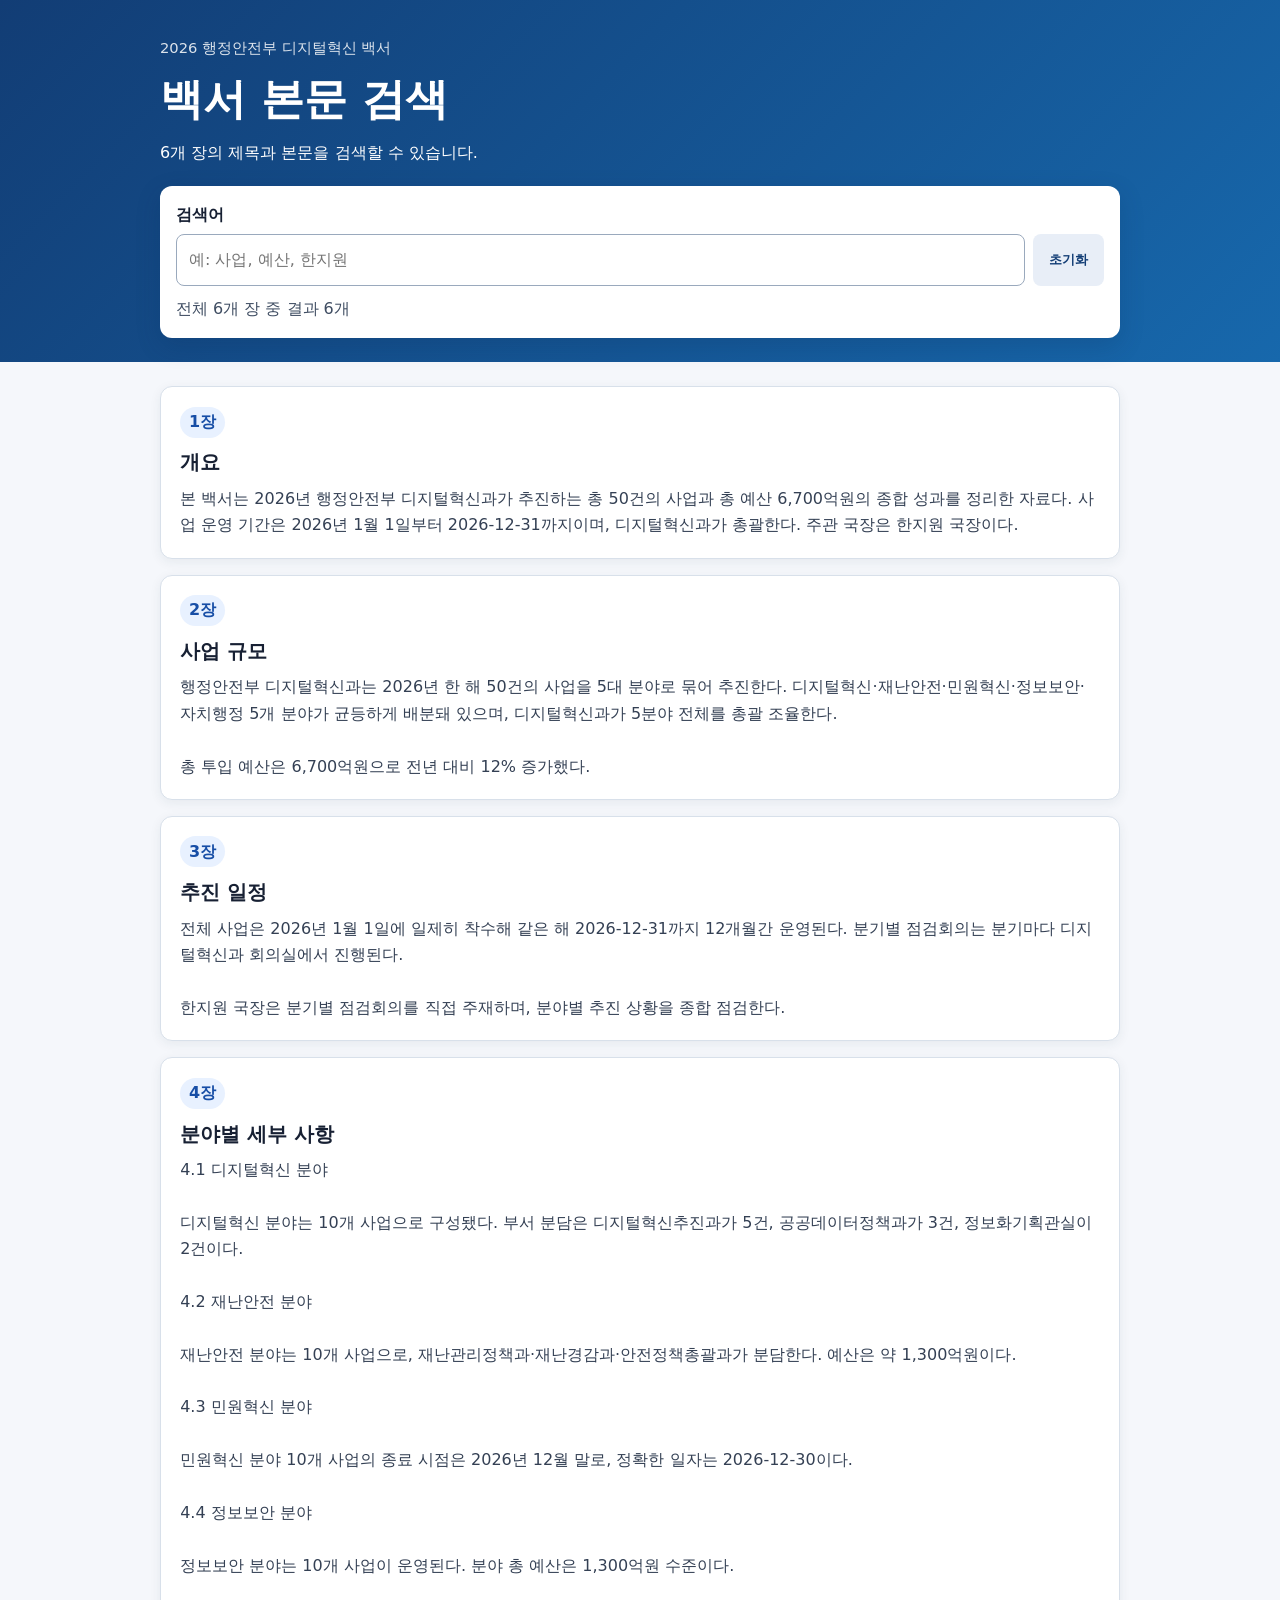
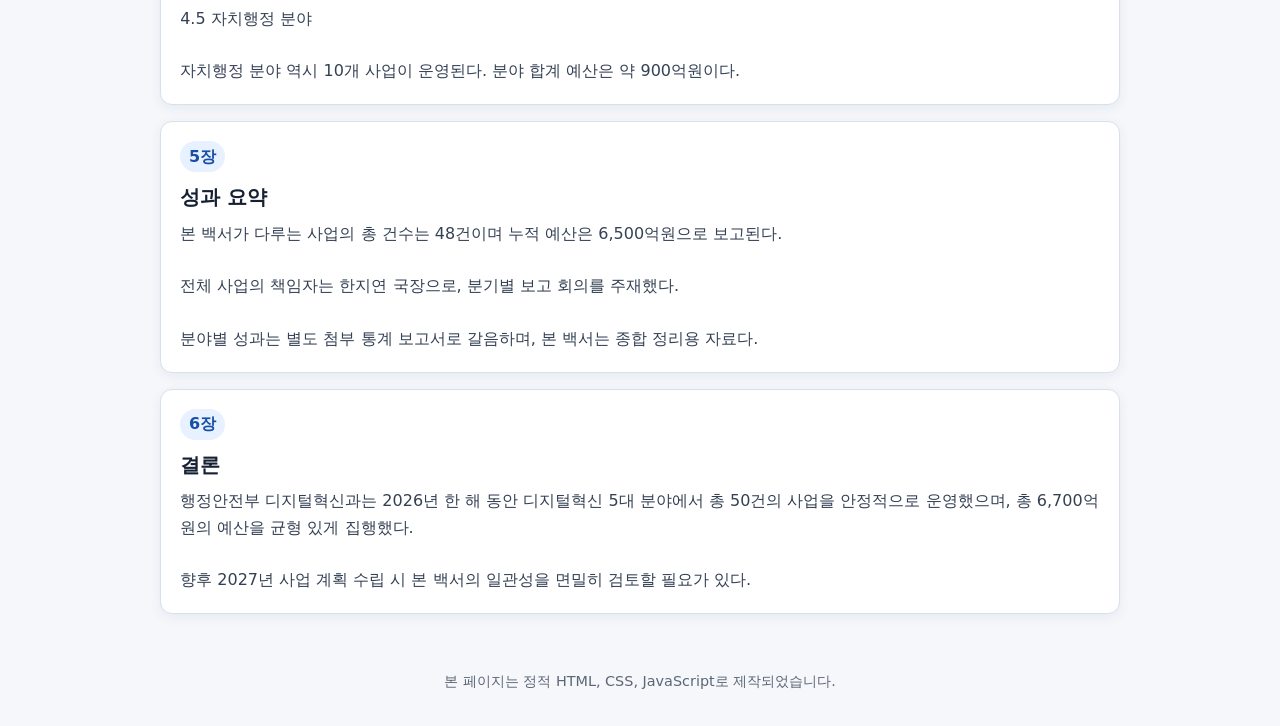
==== commit 84b2cb6a: "Add files via upload" ====
--- a/index.html
+++ b/index.html
@@ -1,68 +1,35 @@
-<!DOCTYPE html>
+<!doctype html>
 <html lang="ko">
 <head>
-  <meta charset="UTF-8">
-  <meta name="viewport" content="width=device-width, initial-scale=1.0">
-  <meta name="description" content="공무원 인사교류 활성화 및 채용제도 개선 보도자료">
-  <title>인사교류 및 채용제도 개선 보도자료</title>
+  <meta charset="utf-8">
+  <meta name="viewport" content="width=device-width, initial-scale=1">
+  <meta name="description" content="2026 디지털혁신 백서의 장별 내용을 검색하고 열람하는 정적 웹페이지">
+  <title>2026 디지털혁신 백서 검색</title>
   <link rel="stylesheet" href="style.css">
 </head>
 <body>
   <a class="skip-link" href="#main-content">본문 바로가기</a>
-
-  <header class="hero">
-    <div class="container">
-      <p class="eyebrow">행정안전부 보도자료</p>
-      <h1>공무원 인사교류 활성화 및 채용제도 개선 입법예고</h1>
-      <p class="lead">프로젝트 기반 인사교류 참여자에 대한 인사 혜택을 강화하고, 지방공무원 채용제도를 개선합니다.</p>
+  <header class="site-header">
+    <div class="header-inner">
+      <p class="eyebrow">2026 행정안전부 디지털혁신 백서</p>
+      <h1>백서 본문 검색</h1>
+      <p class="intro">6개 장의 제목과 본문을 검색할 수 있습니다.</p>
+      <div class="search-area" role="search">
+        <label for="q">검색어</label>
+        <div class="search-row">
+          <input id="q" type="search" placeholder="예: 사업, 예산, 한지원" autocomplete="off">
+          <button id="clear" type="button">초기화</button>
+        </div>
+        <p id="count" class="count" aria-live="polite"></p>
+      </div>
     </div>
   </header>
-
-  <main id="main-content" class="container">
-    <section class="content-section" aria-labelledby="personnel-title">
-      <div class="section-number" aria-hidden="true">1</div>
-      <div>
-        <h2 id="personnel-title">인사 인센티브</h2>
-        <ul>
-          <li><strong>승진 소요 연수 단축:</strong> 핵심 인사교류 직위 또는 민간기업 전담공무원의 교류 기간 절반을 최대 1년 범위에서 승진 소요 연수에서 감면합니다.</li>
-          <li><strong>특별승진 기회:</strong> 해당 직위에서 1년 이상 근무하며 우수한 성과를 낸 공무원에게 특별승진 기회를 부여합니다.</li>
-          <li><strong>대우공무원 혜택 확대:</strong> 대우공무원 산정 시 교류 기간 경력 100% 단축 혜택을 민간기업 전담공무원에게도 확대합니다.</li>
-          <li><strong>평가 및 성과급 보장:</strong> 인사교류자의 평정 단위를 분리하고 근무성적 최소 ‘우’ 등급과 성과급 최소 ‘A’ 등급을 보장합니다.</li>
-          <li><strong>추가 성과 보상:</strong> 최상위 등급의 우수 성과자에게 특별성과가산금을 지급할 수 있는 근거를 마련합니다.</li>
-        </ul>
-      </div>
-    </section>
-
-    <section class="content-section" aria-labelledby="recruitment-title">
-      <div class="section-number" aria-hidden="true">2</div>
-      <div>
-        <h2 id="recruitment-title">채용제도 개선</h2>
-        <ul>
-          <li><strong>8급 한국사 과목 대체:</strong> 2027년부터 8급 공채 한국사 과목을 한국사능력검정시험 3급 이상으로 대체합니다.</li>
-          <li><strong>필요 경력 단축:</strong> 최신 경력 반영이 중요한 특정 분야 경력경쟁채용시험은 필요 경력을 1년 범위에서 단축할 수 있도록 합니다.</li>
-          <li><strong>추천채용 직급 확대:</strong> 우수 인재 추천채용제 대상 직급을 현행 8급 이하에서 7급까지 확대합니다.</li>
-          <li><strong>취약 청년 지원:</strong> 9급 공채 저소득층 구분모집 대상에 자립준비청년과 보호기간 연장청년을 추가합니다.</li>
-          <li><strong>자격 유지 기간 완화:</strong> 기초생활수급자와 한부모가족 지원 대상자의 자격 유지 요건을 2년 이상에서 1년으로 완화합니다.</li>
-        </ul>
-      </div>
-    </section>
-
-    <section class="quote-section" aria-labelledby="minister-quote-title">
-      <h2 id="minister-quote-title">장관 인용구</h2>
-      <blockquote>
-        <p>“이번 조치는 프로젝트 기반 인사교류를 통해 대규모 국책사업 등에 참여하는 공무원에게 파격적인 인센티브를 부여해 보다 성공적인 사업 추진을 돕기 위한 것”이라며, “앞으로도 공직사회의 개방성을 확대하고 활력을 제고할 수 있도록 지방인사제도를 적극적으로 개선해 나가겠다.”</p>
-        <footer>윤호중 행정안전부 장관</footer>
-      </blockquote>
-    </section>
-
-    <section class="notice" aria-labelledby="schedule-title">
-      <h2 id="schedule-title">입법예고 및 문의</h2>
-      <p>입법예고 기간은 2026년 5월 11일부터 6월 10일까지이며, 담당 부서는 지방인사제도과입니다.</p>
-    </section>
+  <main id="main-content" tabindex="-1">
+    <div id="list" class="card-list"></div>
+    <p id="empty" class="empty" hidden>검색 결과가 없습니다.</p>
   </main>
-
-  <footer class="site-footer">
-    <div class="container">공무원 인사교류 활성화 및 채용제도 개선 보도자료</div>
-  </footer>
+  <footer>본 페이지는 정적 HTML, CSS, JavaScript로 제작되었습니다.</footer>
+  <script src="데이터.js"></script>
+  <script src="app.js"></script>
 </body>
 </html>
--- a/style.css
+++ b/style.css
@@ -1,67 +1 @@
-:root {
-  --primary: #174a8b;
-  --primary-dark: #0e315f;
-  --accent: #e9f2ff;
-  --text: #202632;
-  --muted: #5c6675;
-  --line: #dce3ec;
-  --white: #ffffff;
-  --max-width: 1040px;
-}
-
-* { box-sizing: border-box; }
-html { scroll-behavior: smooth; }
-body {
-  margin: 0;
-  color: var(--text);
-  font-family: "Pretendard", "Noto Sans KR", "Apple SD Gothic Neo", "Malgun Gothic", sans-serif;
-  line-height: 1.75;
-  background: #f5f7fa;
-  word-break: keep-all;
-}
-
-.container { width: min(calc(100% - 36px), var(--max-width)); margin: 0 auto; }
-.skip-link { position: absolute; left: -9999px; top: 0; padding: 12px 16px; background: #000; color: #fff; z-index: 100; }
-.skip-link:focus { left: 12px; top: 12px; }
-
-.hero {
-  padding: 72px 0 64px;
-  color: var(--white);
-  background: linear-gradient(135deg, var(--primary-dark), var(--primary));
-}
-.eyebrow { margin: 0 0 12px; font-weight: 700; letter-spacing: .08em; color: #cfe2ff; }
-h1 { max-width: 850px; margin: 0; font-size: clamp(2rem, 5vw, 3.45rem); line-height: 1.25; letter-spacing: -.03em; }
-.lead { max-width: 760px; margin: 22px 0 0; font-size: 1.12rem; color: #e4efff; }
-
-main { padding: 50px 0 64px; }
-.content-section, .quote-section, .notice {
-  margin-bottom: 28px;
-  padding: clamp(24px, 4vw, 42px);
-  border: 1px solid var(--line);
-  border-radius: 18px;
-  background: var(--white);
-  box-shadow: 0 12px 30px rgba(29, 54, 89, .07);
-}
-.content-section { display: grid; grid-template-columns: 58px 1fr; gap: 22px; }
-.section-number { display: grid; place-items: center; width: 52px; height: 52px; border-radius: 50%; color: #fff; background: var(--primary); font-size: 1.35rem; font-weight: 800; }
-h2 { margin: 0 0 18px; color: var(--primary-dark); font-size: clamp(1.45rem, 3vw, 2rem); line-height: 1.35; }
-ul { margin: 0; padding-left: 1.35rem; }
-li + li { margin-top: 12px; }
-li::marker { color: var(--primary); }
-
-.quote-section { border-left: 7px solid var(--primary); }
-blockquote { margin: 0; padding: 26px 28px; border-radius: 12px; background: var(--accent); }
-blockquote p { margin: 0; font-size: 1.08rem; font-weight: 600; }
-blockquote footer { margin-top: 16px; color: var(--muted); font-weight: 700; }
-blockquote footer::before { content: "— "; }
-.notice p { margin: 0; }
-.site-footer { padding: 28px 0; color: #dbe8fa; background: var(--primary-dark); text-align: center; font-size: .94rem; }
-
-@media (max-width: 640px) {
-  .hero { padding: 52px 0 46px; }
-  .content-section { grid-template-columns: 1fr; }
-  .section-number { width: 44px; height: 44px; }
-  blockquote { padding: 20px; }
-}
-
-@media (prefers-reduced-motion: reduce) { html { scroll-behavior: auto; } }
+:root{font-family:system-ui,-apple-system,"Segoe UI",sans-serif;color:#172033;background:#f5f7fb;line-height:1.65}*{box-sizing:border-box}body{margin:0}.skip-link{position:absolute;left:-9999px;top:0}.skip-link:focus{left:1rem;top:1rem;z-index:10;background:#fff;padding:.75rem 1rem;border:2px solid #174ea6}.site-header{background:linear-gradient(135deg,#123d75,#1768ac);color:#fff}.header-inner,main,footer{width:min(100% - 2rem,960px);margin:auto}.header-inner{padding:2.25rem 0 1.5rem}.eyebrow{margin:0;font-size:.92rem;opacity:.85}h1{margin:.25rem 0;font-size:clamp(1.8rem,5vw,2.7rem)}.intro{margin:.25rem 0 1.25rem}.search-area{background:#fff;color:#172033;padding:1rem;border-radius:12px;box-shadow:0 8px 24px #092a5430}.search-area label{display:block;font-weight:700;margin-bottom:.35rem}.search-row{display:flex;gap:.5rem}input{flex:1;min-width:0;padding:.75rem;border:1px solid #9aa9bd;border-radius:8px;font:inherit}button{padding:.75rem 1rem;border:0;border-radius:8px;background:#e8eef7;color:#123d75;font-weight:700;cursor:pointer}input:focus,button:focus{outline:3px solid #f7c948;outline-offset:2px}.count{margin:.6rem 0 0;color:#3f4d62}main{padding:1.5rem 0 2rem}.card-list{display:grid;gap:1rem}.card{background:#fff;border:1px solid #d8e0ea;border-radius:12px;padding:1.2rem;box-shadow:0 3px 12px #17324d12}.label{display:inline-block;padding:.15rem .55rem;border-radius:999px;background:#e8f1ff;color:#174ea6;font-weight:700}.title{margin:.55rem 0 .4rem;font-size:1.25rem;font-weight:800}.body{white-space:pre-wrap;color:#344054}.empty{text-align:center;background:#fff;padding:2rem;border-radius:12px}mark{background:#fff2a8;padding:0 .08em}footer{padding:1.5rem 0 2rem;color:#5c6675;text-align:center;font-size:.9rem}@media(max-width:540px){.search-row{flex-direction:column}button{width:100%}}
